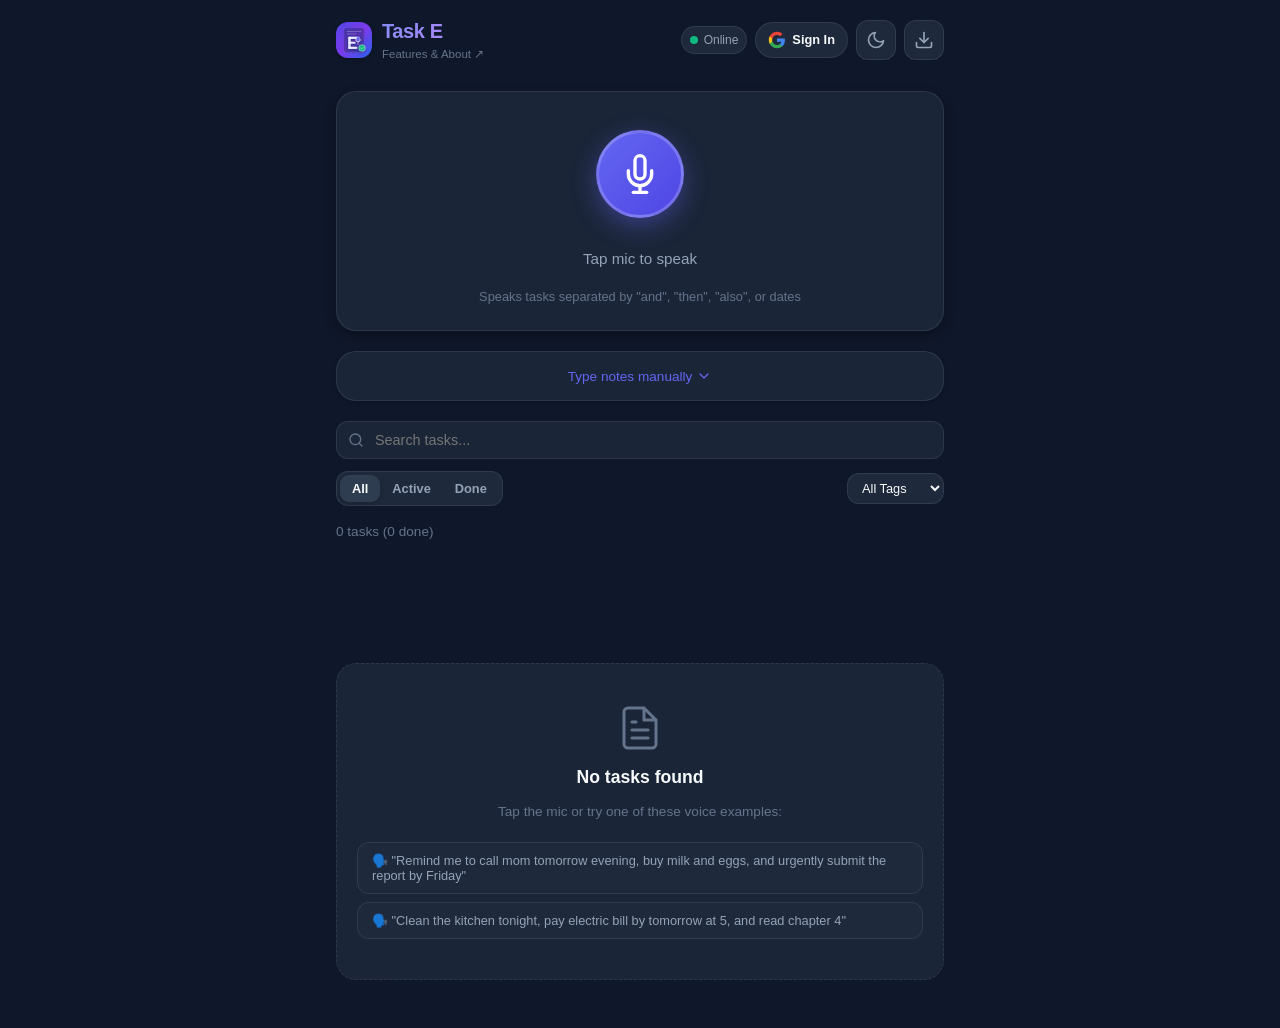
==== index.html @ 6e009829 "Initial commit: Task E - Voice-to-Task PWA with Google Auth, Landing Page & Offline Support" ====
<!DOCTYPE html>
<html lang="en" data-theme="dark">
<head>
  <meta charset="UTF-8">
  <meta name="viewport" content="width=device-width, initial-scale=1.0, maximum-scale=1.0, user-scalable=no, viewport-fit=cover">
  <meta name="theme-color" content="#4f46e5">
  <meta name="description" content="Task E - Mobile-first voice-powered to-do list that turns spoken notes into a structured task list with Google Auth">
  <meta name="apple-mobile-web-app-capable" content="yes">
  <meta name="apple-mobile-web-app-status-bar-style" content="black-translucent">
  <meta name="apple-mobile-web-app-title" content="Task E">

  <title>Task E · Voice-Powered Task Manager</title>

  <!-- PWA Manifest & Icons -->
  <link rel="manifest" href="./manifest.json">
  <link rel="icon" type="image/svg+xml" href="./icons/icon.svg">
  <link rel="apple-touch-icon" href="./icons/icon.svg">

  <link rel="stylesheet" href="./styles.css">

  <!-- Google Identity Services (GIS) Client SDK -->
  <script src="https://accounts.google.com/gsi/client" async defer></script>
</head>
<body>
  <div class="app-container">

    <!-- Top Header Navigation -->
    <header class="app-header">
      <div class="brand">
        <img src="./icons/icon.svg" alt="Task E logo" class="brand-icon">
        <div style="display: flex; flex-direction: column;">
          <h1 class="brand-title">Task E</h1>
          <a href="./landing.html" class="brand-sublink" style="font-size: 0.72rem; color: var(--text-muted); text-decoration: none;">Features &amp; About ↗</a>
        </div>
      </div>

      <div class="header-actions">
        <!-- Network Status Pill -->
        <div id="statusPill" class="status-pill" title="Network status">
          <span id="statusDot" class="status-dot"></span>
          <span id="statusText">Online</span>
        </div>

        <!-- Google User Profile / Sign-In Button -->
        <div id="authContainer" class="auth-wrapper">
          <button id="authBtn" class="btn-auth" aria-label="Sign in with Google" title="Sign in with Google">
            <svg class="google-icon" width="18" height="18" viewBox="0 0 24 24">
              <path fill="#4285F4" d="M22.56 12.25c0-.78-.07-1.53-.2-2.25H12v4.26h5.92c-.26 1.37-1.04 2.53-2.21 3.31v2.77h3.57c2.08-1.92 3.28-4.74 3.28-8.09z"/>
              <path fill="#34A853" d="M12 23c2.97 0 5.46-.98 7.28-2.66l-3.57-2.77c-.98.66-2.23 1.06-3.71 1.06-2.86 0-5.29-1.93-6.16-4.53H2.18v2.84C3.99 20.53 7.7 23 12 23z"/>
              <path fill="#FBBC05" d="M5.84 14.09c-.22-.66-.35-1.36-.35-2.09s.13-1.43.35-2.09V7.06H2.18C1.43 8.55 1 10.22 1 12s.43 3.45 1.18 4.94l2.85-2.22.81-.63z"/>
              <path fill="#EA4335" d="M12 5.38c1.62 0 3.06.56 4.21 1.64l3.15-3.15C17.45 2.09 14.97 1 12 1 7.7 1 3.99 3.47 2.18 7.06l3.66 2.84c.87-2.6 3.3-4.52 6.16-4.52z"/>
            </svg>
            <span id="authBtnText">Sign In</span>
          </button>

          <!-- User Dropdown Menu -->
          <div id="userDropdown" class="user-dropdown" style="display: none;">
            <div class="user-dropdown-header">
              <span id="userName" class="user-dropdown-name">User</span>
              <span id="userEmail" class="user-dropdown-email">user@gmail.com</span>
            </div>
            <hr style="border: 0; border-top: 1px solid var(--border-color); margin: 6px 0;">
            <button id="configGoogleBtn" class="dropdown-item">⚙️ Google OAuth Settings</button>
            <button id="signOutBtn" class="dropdown-item" style="color: var(--danger);">🚪 Sign Out</button>
          </div>
        </div>

        <!-- Theme Toggle -->
        <button id="themeToggleBtn" class="btn-icon" aria-label="Toggle theme" title="Toggle theme">
          <svg id="themeIconSun" width="20" height="20" viewBox="0 0 24 24" fill="none" stroke="currentColor" stroke-width="2" stroke-linecap="round" stroke-linejoin="round" style="display:none;">
            <circle cx="12" cy="12" r="5"></circle>
            <line x1="12" y1="1" x2="12" y2="3"></line>
            <line x1="12" y1="21" x2="12" y2="23"></line>
            <line x1="4.22" y1="4.22" x2="5.64" y2="5.64"></line>
            <line x1="18.36" y1="18.36" x2="19.78" y2="19.78"></line>
            <line x1="1" y1="12" x2="3" y2="12"></line>
            <line x1="21" y1="12" x2="23" y2="12"></line>
            <line x1="4.22" y1="19.78" x2="5.64" y2="18.36"></line>
            <line x1="18.36" y1="5.64" x2="19.78" y2="4.22"></line>
          </svg>
          <svg id="themeIconMoon" width="20" height="20" viewBox="0 0 24 24" fill="none" stroke="currentColor" stroke-width="2" stroke-linecap="round" stroke-linejoin="round">
            <path d="M21 12.79A9 9 0 1 1 11.21 3 7 7 0 0 0 21 12.79z"></path>
          </svg>
        </button>

        <!-- Export & Backup Modal Button -->
        <button id="exportModalBtn" class="btn-icon" aria-label="Export & Backup" title="Export & Backup">
          <svg width="20" height="20" viewBox="0 0 24 24" fill="none" stroke="currentColor" stroke-width="2" stroke-linecap="round" stroke-linejoin="round">
            <path d="M21 15v4a2 2 0 0 1-2 2H5a2 2 0 0 1-2-2v-4"></path>
            <polyline points="7 10 12 15 17 10"></polyline>
            <line x1="12" y1="15" x2="12" y2="3"></line>
          </svg>
        </button>
      </div>
    </header>

    <!-- Browser Speech Unsupported Banner -->
    <div id="unsupportedBanner" class="unsupported-banner" style="display: none;">
      <svg width="20" height="20" viewBox="0 0 24 24" fill="none" stroke="currentColor" stroke-width="2" stroke-linecap="round" stroke-linejoin="round">
        <circle cx="12" cy="12" r="10"></circle>
        <line x1="12" y1="8" x2="12" y2="12"></line>
        <line x1="12" y1="16" x2="12.01" y2="16"></line>
      </svg>
      <span>Web Speech API is unavailable in this browser. Use the text parser below!</span>
    </div>

    <!-- Hero Voice Section: Big Mic Button -->
    <section class="voice-hero">
      <div id="micWrapper" class="mic-btn-wrapper">
        <div class="pulse-ring"></div>
        <div class="pulse-ring"></div>
        <button id="micBtn" class="btn-mic" aria-label="Tap to record voice notes" title="Tap to record">
          <!-- Mic Idle Icon -->
          <svg id="micIconIdle" viewBox="0 0 24 24" fill="none" stroke="currentColor" stroke-width="2" stroke-linecap="round" stroke-linejoin="round">
            <path d="M12 1a3 3 0 0 0-3 3v8a3 3 0 0 0 6 0V4a3 3 0 0 0-3-3z"></path>
            <path d="M19 10v2a7 7 0 0 1-14 0v-2"></path>
            <line x1="12" y1="19" x2="12" y2="23"></line>
            <line x1="8" y1="23" x2="16" y2="23"></line>
          </svg>
          <!-- Mic Active Stop Icon -->
          <svg id="micIconStop" viewBox="0 0 24 24" fill="currentColor" stroke="none" style="display: none;">
            <rect x="6" y="6" width="12" height="12" rx="2"></rect>
          </svg>
        </button>
      </div>

      <div class="waveform">
        <div class="wave-bar"></div>
        <div class="wave-bar"></div>
        <div class="wave-bar"></div>
        <div class="wave-bar"></div>
        <div class="wave-bar"></div>
      </div>

      <p id="voiceStatus" class="voice-status-text">Tap mic to speak</p>
      <span class="voice-hint">Speaks tasks separated by "and", "then", "also", or dates</span>

      <!-- Live Transcript Card -->
      <div id="transcriptCard" class="transcript-card">
        <div class="transcript-header">
          <span>Live Transcript</span>
          <span id="listeningIndicator" style="color: var(--danger); font-size: 0.75rem;">● LISTENING</span>
        </div>
        <div class="transcript-content">
          <span id="finalTranscript"></span>
          <span id="interimTranscript" class="transcript-interim"></span>
        </div>
        <div class="transcript-actions">
          <button id="clearTranscriptBtn" class="btn btn-secondary btn-sm">Clear</button>
          <button id="parseTranscriptBtn" class="btn btn-primary btn-sm">Parse into Tasks</button>
        </div>
      </div>
    </section>

    <!-- Manual Text Input Drawer / Fallback -->
    <div class="text-input-drawer">
      <button id="drawerToggleBtn" class="drawer-toggle">
        <span id="drawerToggleText">Type notes manually</span>
        <svg id="drawerChevron" width="16" height="16" viewBox="0 0 24 24" fill="none" stroke="currentColor" stroke-width="2" stroke-linecap="round" stroke-linejoin="round">
          <polyline points="6 9 12 15 18 9"></polyline>
        </svg>
      </button>
      <div id="manualInputContainer" class="text-input-wrapper" style="display: none;">
        <textarea id="manualTextInput" placeholder="e.g. Remind me to call mom tomorrow evening, buy milk and eggs, and urgently submit the report by Friday"></textarea>
        <button id="manualParseBtn" class="btn btn-primary">
          <svg width="18" height="18" viewBox="0 0 24 24" fill="none" stroke="currentColor" stroke-width="2" stroke-linecap="round" stroke-linejoin="round">
            <polyline points="9 11 12 14 22 4"></polyline>
            <path d="M21 12v7a2 2 0 0 1-2 2H5a2 2 0 0 1-2-2V5a2 2 0 0 1 2-2h11"></path>
          </svg>
          Parse into Tasks
        </button>
      </div>
    </div>

    <!-- Tasks Section -->
    <section class="tasks-section">
      <div class="tasks-header">
        <!-- Search -->
        <div class="search-bar">
          <svg class="search-icon" width="16" height="16" viewBox="0 0 24 24" fill="none" stroke="currentColor" stroke-width="2" stroke-linecap="round" stroke-linejoin="round">
            <circle cx="11" cy="11" r="8"></circle>
            <line x1="21" y1="21" x2="16.65" y2="16.65"></line>
          </svg>
          <input type="text" id="searchInput" class="search-input" placeholder="Search tasks...">
        </div>

        <!-- Filter Controls -->
        <div class="filter-row">
          <div class="status-tabs">
            <button class="tab-btn active" data-filter="all">All</button>
            <button class="tab-btn" data-filter="active">Active</button>
            <button class="tab-btn" data-filter="completed">Done</button>
          </div>

          <select id="categoryFilter" class="category-filter-select">
            <option value="all">All Tags</option>
            <option value="work">Work</option>
            <option value="shopping">Shopping</option>
            <option value="personal">Personal</option>
            <option value="finance">Finance</option>
            <option value="home">Home</option>
            <option value="study">Study</option>
            <option value="general">General</option>
          </select>
        </div>

        <!-- Summary & Clear Completed -->
        <div class="task-summary-bar">
          <span id="taskCountText">0 tasks</span>
          <button id="clearCompletedBtn" class="clear-completed-link" style="display: none;">Clear completed</button>
        </div>
      </div>

      <!-- Task Card List Container -->
      <div id="taskList" class="task-list"></div>

      <!-- Empty State -->
      <div id="emptyState" class="empty-state" style="display: none;">
        <svg class="empty-icon" viewBox="0 0 24 24" fill="none" stroke="currentColor" stroke-width="1.5" stroke-linecap="round" stroke-linejoin="round">
          <path d="M14 2H6a2 2 0 0 0-2 2v16a2 2 0 0 0 2 2h12a2 2 0 0 0 2-2V8z"></path>
          <polyline points="14 2 14 8 20 8"></polyline>
          <line x1="16" y1="13" x2="8" y2="13"></line>
          <line x1="16" y1="17" x2="8" y2="17"></line>
          <polyline points="10 9 9 9 8 9"></polyline>
        </svg>
        <h3 class="empty-title">No tasks found</h3>
        <p class="empty-subtitle">Tap the mic or try one of these voice examples:</p>
        <div class="example-chips">
          <button class="example-chip" data-text="Remind me to call mom tomorrow evening, buy milk and eggs, and urgently submit the report by Friday">
            🗣️ "Remind me to call mom tomorrow evening, buy milk and eggs, and urgently submit the report by Friday"
          </button>
          <button class="example-chip" data-text="Clean the kitchen tonight, pay electric bill by tomorrow at 5, and read chapter 4">
            🗣️ "Clean the kitchen tonight, pay electric bill by tomorrow at 5, and read chapter 4"
          </button>
        </div>
      </div>
    </section>

  </div>

  <!-- Google Auth Modal -->
  <div id="authModal" class="modal-overlay">
    <div class="modal-card">
      <div class="modal-header">
        <h3 class="modal-title">Google Authentication</h3>
        <button id="closeAuthModalBtn" class="card-btn" aria-label="Close modal">✕</button>
      </div>
      <p style="font-size: 0.9rem; color: var(--text-secondary);">
        Sign in with Google to personalize your Task E workspace.
      </p>

      <div id="g_id_signin_container" style="display: flex; justify-content: center; margin: 10px 0;"></div>

      <div style="display: flex; flex-direction: column; gap: 10px; margin-top: 8px;">
        <button id="quickSignInBtn" class="btn btn-secondary" style="justify-content: center;">
          ⚡ Continue with Google Demo Account
        </button>
      </div>

      <div style="border-top: 1px solid var(--border-color); padding-top: 14px; margin-top: 10px;">
        <details>
          <summary style="font-size: 0.85rem; color: var(--text-muted); cursor: pointer;">
            ⚙️ Custom Google Cloud Client ID (Optional)
          </summary>
          <div class="form-group" style="margin-top: 10px;">
            <label class="form-label" for="customClientIdInput">Client ID</label>
            <input type="text" id="customClientIdInput" class="form-input" placeholder="e.g. 123456789-xyz.apps.googleusercontent.com">
            <button id="saveClientIdBtn" class="btn btn-secondary btn-sm" style="margin-top: 6px;">Save Client ID</button>
          </div>
        </details>
      </div>

      <div class="modal-actions">
        <button id="closeAuthBtn" class="btn btn-primary">Done</button>
      </div>
    </div>
  </div>

  <!-- Edit Task Modal -->
  <div id="editModal" class="modal-overlay">
    <div class="modal-card">
      <div class="modal-header">
        <h3 class="modal-title">Edit Task</h3>
        <button id="closeEditModalBtn" class="card-btn" aria-label="Close edit modal">✕</button>
      </div>
      <form id="editTaskForm">
        <input type="hidden" id="editTaskId">
        <div class="form-group">
          <label class="form-label" for="editTaskTitle">Title</label>
          <input type="text" id="editTaskTitle" class="form-input" required>
        </div>
        <div class="form-row">
          <div class="form-group">
            <label class="form-label" for="editTaskCategory">Category</label>
            <select id="editTaskCategory" class="form-select">
              <option value="work">Work</option>
              <option value="shopping">Shopping</option>
              <option value="personal">Personal</option>
              <option value="finance">Finance</option>
              <option value="home">Home</option>
              <option value="study">Study</option>
              <option value="general">General</option>
            </select>
          </div>
          <div class="form-group">
            <label class="form-label" for="editTaskPriority">Priority</label>
            <select id="editTaskPriority" class="form-select">
              <option value="high">High / Urgent</option>
              <option value="medium">Medium</option>
              <option value="low">Low</option>
            </select>
          </div>
        </div>
        <div class="form-group">
          <label class="form-label" for="editTaskDue">Due Date & Time</label>
          <input type="datetime-local" id="editTaskDue" class="form-input">
        </div>
        <div class="modal-actions">
          <button type="button" id="cancelEditBtn" class="btn btn-secondary">Cancel</button>
          <button type="submit" class="btn btn-primary">Save Changes</button>
        </div>
      </form>
    </div>
  </div>

  <!-- Export & Backup Modal -->
  <div id="exportModal" class="modal-overlay">
    <div class="modal-card">
      <div class="modal-header">
        <h3 class="modal-title">Export & Backup</h3>
        <button id="closeExportModalBtn" class="card-btn" aria-label="Close modal">✕</button>
      </div>
      <p style="font-size: 0.9rem; color: var(--text-secondary);">
        Export your tasks to JSON or plain text, or restore a backup.
      </p>
      <div style="display: flex; flex-direction: column; gap: 10px;">
        <button id="copyTextBtn" class="btn btn-secondary" style="justify-content: flex-start;">
          📋 Copy to Clipboard (Plain Text)
        </button>
        <button id="downloadTextBtn" class="btn btn-secondary" style="justify-content: flex-start;">
          📄 Download Plain Text (.txt)
        </button>
        <button id="downloadJsonBtn" class="btn btn-secondary" style="justify-content: flex-start;">
          💾 Download JSON Backup (.json)
        </button>
        <hr style="border: 0; border-top: 1px solid var(--border-color); margin: 6px 0;">
        <label class="btn btn-secondary" style="justify-content: flex-start; cursor: pointer;">
          📥 Restore from JSON File
          <input type="file" id="importFileInput" accept=".json" style="display: none;">
        </label>
      </div>
      <div class="modal-actions">
        <button id="closeExportBtn" class="btn btn-primary">Done</button>
      </div>
    </div>
  </div>

  <!-- Floating Toast Notifications -->
  <div id="toastContainer" class="toast-container"></div>

  <!-- Application Bootstrap -->
  <script type="module" src="./app.js"></script>
</body>
</html>
---- styles.css ----
/* ==========================================================================
   Task E - Mobile-First Stylesheet
   Modern, accessible design with glassmorphism, responsive touch targets,
   dark/light theme tokens, and smooth micro-interactions.
   ========================================================================== */

:root {
  --font-family: -apple-system, BlinkMacSystemFont, "Segoe UI", Roboto, "Helvetica Neue", Arial, sans-serif;

  /* Color Palette - Dark by Default */
  --bg-primary: #0f172a;
  --bg-secondary: #1e293b;
  --bg-card: rgba(30, 41, 59, 0.85);
  --bg-card-hover: rgba(51, 65, 85, 0.85);
  --border-color: rgba(148, 163, 184, 0.15);
  --border-focus: #6366f1;

  --text-primary: #f8fafc;
  --text-secondary: #94a3b8;
  --text-muted: #64748b;

  --accent-primary: #6366f1;
  --accent-primary-hover: #4f46e5;
  --accent-glow: rgba(99, 102, 241, 0.35);

  --danger: #ef4444;
  --danger-bg: rgba(239, 68, 68, 0.15);
  --warning: #f59e0b;
  --warning-bg: rgba(245, 158, 11, 0.15);
  --success: #10b981;
  --success-bg: rgba(16, 185, 129, 0.15);

  /* Category Tag Colors */
  --tag-work: #6366f1;
  --tag-work-bg: rgba(99, 102, 241, 0.15);
  --tag-shopping: #10b981;
  --tag-shopping-bg: rgba(16, 185, 129, 0.15);
  --tag-personal: #a855f7;
  --tag-personal-bg: rgba(168, 85, 247, 0.15);
  --tag-finance: #f59e0b;
  --tag-finance-bg: rgba(245, 158, 11, 0.15);
  --tag-home: #06b6d4;
  --tag-home-bg: rgba(6, 182, 212, 0.15);
  --tag-study: #ec4899;
  --tag-study-bg: rgba(236, 72, 153, 0.15);
  --tag-general: #64748b;
  --tag-general-bg: rgba(100, 116, 139, 0.15);

  /* Shadows & Radii */
  --radius-sm: 8px;
  --radius-md: 12px;
  --radius-lg: 20px;
  --radius-full: 9999px;
  --shadow-sm: 0 2px 4px rgba(0, 0, 0, 0.2);
  --shadow-md: 0 4px 12px rgba(0, 0, 0, 0.3);
  --shadow-lg: 0 10px 25px -5px rgba(0, 0, 0, 0.4);

  --safe-bottom: env(safe-area-inset-bottom, 16px);
  --safe-top: env(safe-area-inset-top, 16px);
}

/* Light Theme Override */
[data-theme="light"] {
  --bg-primary: #f8fafc;
  --bg-secondary: #f1f5f9;
  --bg-card: rgba(255, 255, 255, 0.95);
  --bg-card-hover: #ffffff;
  --border-color: rgba(203, 213, 225, 0.8);
  --border-focus: #4f46e5;

  --text-primary: #0f172a;
  --text-secondary: #475569;
  --text-muted: #94a3b8;

  --shadow-sm: 0 2px 4px rgba(15, 23, 42, 0.05);
  --shadow-md: 0 4px 12px rgba(15, 23, 42, 0.08);
  --shadow-lg: 0 10px 25px -5px rgba(15, 23, 42, 0.12);
}

*, *::before, *::after {
  box-sizing: border-box;
  margin: 0;
  padding: 0;
  -webkit-tap-highlight-color: transparent;
}

body {
  font-family: var(--font-family);
  background-color: var(--bg-primary);
  color: var(--text-primary);
  line-height: 1.5;
  min-height: 100vh;
  padding-bottom: calc(var(--safe-bottom) + 32px);
  overflow-x: hidden;
  transition: background-color 0.2s ease, color 0.2s ease;
}

.app-container {
  max-width: 640px;
  margin: 0 auto;
  padding: 16px;
  display: flex;
  flex-direction: column;
  gap: 20px;
}

/* Navigation Header */
.app-header {
  display: flex;
  align-items: center;
  justify-content: space-between;
  padding-top: var(--safe-top);
  padding-bottom: 8px;
}

.brand {
  display: flex;
  align-items: center;
  gap: 10px;
  text-decoration: none;
  color: inherit;
}

.brand-icon {
  width: 36px;
  height: 36px;
  border-radius: var(--radius-md);
  box-shadow: var(--shadow-sm);
}

.brand-title {
  font-size: 1.25rem;
  font-weight: 700;
  letter-spacing: -0.02em;
  background: linear-gradient(135deg, #818cf8 0%, #c084fc 100%);
  -webkit-background-clip: text;
  -webkit-text-fill-color: transparent;
}

.brand-sublink:hover {
  color: var(--accent-primary) !important;
  text-decoration: underline !important;
}

.header-actions {
  display: flex;
  align-items: center;
  gap: 8px;
}

/* Status Badge */
.status-pill {
  font-size: 0.75rem;
  padding: 4px 8px;
  border-radius: var(--radius-full);
  display: inline-flex;
  align-items: center;
  gap: 6px;
  background: var(--bg-secondary);
  color: var(--text-secondary);
  border: 1px solid var(--border-color);
}

.status-dot {
  width: 8px;
  height: 8px;
  border-radius: 50%;
  background-color: var(--success);
}

.status-dot.offline {
  background-color: var(--warning);
}

/* Google Auth Wrapper */
.auth-wrapper {
  position: relative;
  display: inline-flex;
}

.btn-auth {
  display: inline-flex;
  align-items: center;
  gap: 6px;
  background: var(--bg-secondary);
  color: var(--text-primary);
  border: 1px solid var(--border-color);
  padding: 6px 12px;
  border-radius: var(--radius-full);
  font-size: 0.8rem;
  font-weight: 600;
  cursor: pointer;
  transition: all 0.2s ease;
  height: 36px;
}

.btn-auth:hover {
  background: var(--bg-card-hover);
  border-color: var(--accent-primary);
}

.google-icon {
  flex-shrink: 0;
}

.user-avatar-img {
  width: 22px;
  height: 22px;
  border-radius: 50%;
  object-fit: cover;
}

.user-avatar-placeholder {
  width: 22px;
  height: 22px;
  border-radius: 50%;
  background: var(--accent-primary);
  color: #ffffff;
  display: flex;
  align-items: center;
  justify-content: center;
  font-size: 0.7rem;
  font-weight: bold;
}

.user-dropdown {
  position: absolute;
  top: calc(100% + 8px);
  right: 0;
  background: var(--bg-secondary);
  border: 1px solid var(--border-color);
  border-radius: var(--radius-md);
  box-shadow: var(--shadow-lg);
  width: 220px;
  padding: 8px;
  z-index: 150;
  display: flex;
  flex-direction: column;
  gap: 4px;
}

.user-dropdown-header {
  padding: 6px 8px;
  display: flex;
  flex-direction: column;
}

.user-dropdown-name {
  font-size: 0.85rem;
  font-weight: 600;
  color: var(--text-primary);
  word-break: break-all;
}

.user-dropdown-email {
  font-size: 0.75rem;
  color: var(--text-muted);
  word-break: break-all;
}

.dropdown-item {
  background: transparent;
  border: none;
  border-radius: var(--radius-sm);
  padding: 8px 10px;
  font-size: 0.82rem;
  color: var(--text-primary);
  text-align: left;
  cursor: pointer;
  transition: background-color 0.15s ease;
  width: 100%;
}

.dropdown-item:hover {
  background: var(--bg-card-hover);
}

.btn-icon {
  background: var(--bg-secondary);
  color: var(--text-secondary);
  border: 1px solid var(--border-color);
  width: 40px;
  height: 40px;
  border-radius: var(--radius-md);
  display: inline-flex;
  align-items: center;
  justify-content: center;
  cursor: pointer;
  transition: all 0.2s ease;
}

.btn-icon:hover {
  background: var(--bg-card-hover);
  color: var(--text-primary);
  border-color: var(--accent-primary);
}

.btn-icon:active {
  transform: scale(0.95);
}

/* Hero Voice Recording */
.voice-hero {
  background: var(--bg-card);
  backdrop-filter: blur(12px);
  border: 1px solid var(--border-color);
  border-radius: var(--radius-lg);
  padding: 24px 20px;
  text-align: center;
  box-shadow: var(--shadow-md);
  display: flex;
  flex-direction: column;
  align-items: center;
  gap: 16px;
  position: relative;
  overflow: hidden;
}

.mic-btn-wrapper {
  position: relative;
  width: 104px;
  height: 104px;
  display: flex;
  align-items: center;
  justify-content: center;
  margin: 6px 0;
}

.pulse-ring {
  position: absolute;
  width: 100%;
  height: 100%;
  border-radius: 50%;
  background: var(--accent-glow);
  opacity: 0;
  pointer-events: none;
}

.mic-btn-wrapper.listening .pulse-ring {
  animation: pulse 1.8s cubic-bezier(0.24, 0, 0.38, 1) infinite;
}

.mic-btn-wrapper.listening .pulse-ring:nth-child(2) {
  animation-delay: 0.6s;
}

.btn-mic {
  width: 88px;
  height: 88px;
  border-radius: 50%;
  background: linear-gradient(135deg, #6366f1 0%, #4f46e5 100%);
  border: 3px solid rgba(255, 255, 255, 0.2);
  color: #ffffff;
  display: flex;
  align-items: center;
  justify-content: center;
  cursor: pointer;
  box-shadow: 0 8px 24px rgba(99, 102, 241, 0.4);
  transition: all 0.25s cubic-bezier(0.4, 0, 0.2, 1);
  z-index: 2;
}

.btn-mic svg {
  width: 40px;
  height: 40px;
  transition: transform 0.2s ease;
}

.btn-mic:hover {
  transform: scale(1.05);
  box-shadow: 0 10px 28px rgba(99, 102, 241, 0.55);
}

.btn-mic:active {
  transform: scale(0.96);
}

.mic-btn-wrapper.listening .btn-mic {
  background: linear-gradient(135deg, #ef4444 0%, #dc2626 100%);
  border-color: rgba(255, 255, 255, 0.4);
  box-shadow: 0 8px 28px rgba(239, 68, 68, 0.55);
}

.voice-status-text {
  font-size: 0.95rem;
  font-weight: 500;
  color: var(--text-secondary);
}

.voice-hint {
  font-size: 0.8rem;
  color: var(--text-muted);
}

.waveform {
  display: none;
  align-items: center;
  justify-content: center;
  gap: 4px;
  height: 24px;
}

.mic-btn-wrapper.listening ~ .waveform {
  display: flex;
}

.wave-bar {
  width: 4px;
  height: 8px;
  background-color: var(--danger);
  border-radius: 2px;
  animation: wave 1s ease-in-out infinite;
}

.wave-bar:nth-child(2) { animation-delay: 0.15s; }
.wave-bar:nth-child(3) { animation-delay: 0.3s; }
.wave-bar:nth-child(4) { animation-delay: 0.45s; }
.wave-bar:nth-child(5) { animation-delay: 0.6s; }

/* Live Transcript Panel */
.transcript-card {
  width: 100%;
  background: var(--bg-secondary);
  border: 1px solid var(--border-color);
  border-radius: var(--radius-md);
  padding: 14px;
  text-align: left;
  display: none;
  flex-direction: column;
  gap: 10px;
}

.transcript-card.visible {
  display: flex;
}

.transcript-header {
  display: flex;
  align-items: center;
  justify-content: space-between;
  font-size: 0.75rem;
  text-transform: uppercase;
  letter-spacing: 0.05em;
  color: var(--text-muted);
}

.transcript-content {
  font-size: 1rem;
  color: var(--text-primary);
  min-height: 48px;
  word-break: break-word;
}

.transcript-interim {
  color: var(--text-muted);
  font-style: italic;
}

.transcript-actions {
  display: flex;
  justify-content: flex-end;
  gap: 8px;
}

/* Button styles */
.btn {
  display: inline-flex;
  align-items: center;
  justify-content: center;
  gap: 6px;
  padding: 8px 16px;
  font-size: 0.9rem;
  font-weight: 600;
  border-radius: var(--radius-md);
  cursor: pointer;
  border: none;
  transition: all 0.2s ease;
  min-height: 40px;
}

.btn-primary {
  background: var(--accent-primary);
  color: #ffffff;
}

.btn-primary:hover {
  background: var(--accent-primary-hover);
}

.btn-secondary {
  background: var(--bg-secondary);
  color: var(--text-primary);
  border: 1px solid var(--border-color);
}

.btn-secondary:hover {
  background: var(--bg-card-hover);
}

.btn-sm {
  padding: 6px 12px;
  font-size: 0.8rem;
  min-height: 32px;
}

/* Fallback Drawer */
.text-input-drawer {
  width: 100%;
  background: var(--bg-card);
  border: 1px solid var(--border-color);
  border-radius: var(--radius-lg);
  padding: 16px;
  box-shadow: var(--shadow-sm);
  display: flex;
  flex-direction: column;
  gap: 12px;
}

.drawer-toggle {
  background: none;
  border: none;
  color: var(--accent-primary);
  font-size: 0.85rem;
  font-weight: 500;
  display: inline-flex;
  align-items: center;
  gap: 4px;
  cursor: pointer;
  align-self: center;
}

.drawer-toggle:hover {
  text-decoration: underline;
}

.text-input-wrapper {
  display: flex;
  flex-direction: column;
  gap: 8px;
}

.text-input-wrapper textarea {
  width: 100%;
  min-height: 72px;
  padding: 12px;
  background: var(--bg-secondary);
  color: var(--text-primary);
  border: 1px solid var(--border-color);
  border-radius: var(--radius-md);
  font-family: inherit;
  font-size: 0.95rem;
  resize: vertical;
}

.text-input-wrapper textarea:focus {
  outline: none;
  border-color: var(--border-focus);
}

.unsupported-banner {
  background: var(--warning-bg);
  color: #fbbf24;
  border: 1px solid rgba(245, 158, 11, 0.3);
  border-radius: var(--radius-md);
  padding: 10px 14px;
  font-size: 0.85rem;
  display: flex;
  align-items: center;
  gap: 8px;
}

/* Task Management Section */
.tasks-header {
  display: flex;
  flex-direction: column;
  gap: 12px;
}

.search-bar {
  position: relative;
  width: 100%;
}

.search-input {
  width: 100%;
  padding: 10px 14px 10px 38px;
  background: var(--bg-card);
  border: 1px solid var(--border-color);
  border-radius: var(--radius-md);
  color: var(--text-primary);
  font-size: 0.9rem;
}

.search-input:focus {
  outline: none;
  border-color: var(--border-focus);
}

.search-icon {
  position: absolute;
  left: 12px;
  top: 50%;
  transform: translateY(-50%);
  color: var(--text-muted);
  pointer-events: none;
}

.filter-row {
  display: flex;
  align-items: center;
  justify-content: space-between;
  gap: 8px;
  overflow-x: auto;
  padding-bottom: 4px;
  scrollbar-width: none;
}
.filter-row::-webkit-scrollbar { display: none; }

.status-tabs {
  display: flex;
  background: var(--bg-secondary);
  padding: 3px;
  border-radius: var(--radius-md);
  border: 1px solid var(--border-color);
}

.tab-btn {
  background: none;
  border: none;
  color: var(--text-secondary);
  padding: 6px 12px;
  font-size: 0.8rem;
  font-weight: 600;
  border-radius: calc(var(--radius-md) - 3px);
  cursor: pointer;
  transition: all 0.2s ease;
  white-space: nowrap;
}

.tab-btn.active {
  background: var(--bg-card-hover);
  color: var(--text-primary);
  box-shadow: var(--shadow-sm);
}

.category-filter-select {
  background: var(--bg-secondary);
  color: var(--text-primary);
  border: 1px solid var(--border-color);
  border-radius: var(--radius-md);
  padding: 6px 10px;
  font-size: 0.8rem;
  font-weight: 500;
  cursor: pointer;
}

.category-filter-select:focus {
  outline: none;
  border-color: var(--border-focus);
}

.task-summary-bar {
  display: flex;
  align-items: center;
  justify-content: space-between;
  font-size: 0.85rem;
  color: var(--text-muted);
}

.clear-completed-link {
  color: var(--text-secondary);
  background: none;
  border: none;
  cursor: pointer;
  font-size: 0.8rem;
  text-decoration: underline;
}

.clear-completed-link:hover {
  color: var(--danger);
}

.task-list {
  display: flex;
  flex-direction: column;
  gap: 10px;
  min-height: 120px;
}

/* Task Card Component */
.task-card {
  background: var(--bg-card);
  backdrop-filter: blur(8px);
  border: 1px solid var(--border-color);
  border-radius: var(--radius-md);
  padding: 14px;
  display: flex;
  align-items: flex-start;
  gap: 12px;
  box-shadow: var(--shadow-sm);
  transition: transform 0.15s ease, box-shadow 0.15s ease, opacity 0.2s ease;
  position: relative;
  touch-action: pan-y;
}

.task-card:hover {
  background: var(--bg-card-hover);
  border-color: rgba(148, 163, 184, 0.3);
}

.task-card.dragging {
  opacity: 0.4;
  border-style: dashed;
}

.task-card.completed {
  opacity: 0.65;
}

.task-card.completed .task-title {
  text-decoration: line-through;
  color: var(--text-muted);
}

.task-check-wrapper {
  margin-top: 2px;
  position: relative;
  cursor: pointer;
  flex-shrink: 0;
}

.task-checkbox {
  appearance: none;
  -webkit-appearance: none;
  width: 22px;
  height: 22px;
  border: 2px solid var(--border-color);
  border-radius: 6px;
  background: transparent;
  cursor: pointer;
  display: grid;
  place-content: center;
  transition: all 0.2s ease;
}

.task-checkbox:checked {
  background: var(--success);
  border-color: var(--success);
}

.task-checkbox:checked::before {
  content: "";
  width: 10px;
  height: 6px;
  border-left: 2px solid #ffffff;
  border-bottom: 2px solid #ffffff;
  transform: rotate(-45deg) translate(1px, -1px);
}

.task-body {
  flex: 1;
  display: flex;
  flex-direction: column;
  gap: 6px;
  min-width: 0;
}

.task-title {
  font-size: 0.95rem;
  font-weight: 500;
  color: var(--text-primary);
  word-break: break-word;
  line-height: 1.4;
  cursor: pointer;
}

.task-badges {
  display: flex;
  flex-wrap: wrap;
  align-items: center;
  gap: 6px;
}

/* Badges */
.badge {
  font-size: 0.72rem;
  font-weight: 600;
  padding: 2px 8px;
  border-radius: var(--radius-full);
  display: inline-flex;
  align-items: center;
  gap: 4px;
  text-transform: capitalize;
}

.badge-tag-work { background: var(--tag-work-bg); color: var(--tag-work); }
.badge-tag-shopping { background: var(--tag-shopping-bg); color: var(--tag-shopping); }
.badge-tag-personal { background: var(--tag-personal-bg); color: var(--tag-personal); }
.badge-tag-finance { background: var(--tag-finance-bg); color: var(--tag-finance); }
.badge-tag-home { background: var(--tag-home-bg); color: var(--tag-home); }
.badge-tag-study { background: var(--tag-study-bg); color: var(--tag-study); }
.badge-tag-general { background: var(--tag-general-bg); color: var(--tag-general); }

.badge-priority-high {
  background: var(--danger-bg);
  color: var(--danger);
  border: 1px solid rgba(239, 68, 68, 0.3);
}

.badge-priority-low {
  background: rgba(100, 116, 139, 0.15);
  color: var(--text-muted);
}

.badge-due {
  background: var(--bg-secondary);
  color: var(--text-secondary);
  border: 1px solid var(--border-color);
}

.badge-due.today {
  color: var(--warning);
  border-color: rgba(245, 158, 11, 0.4);
}

.task-actions {
  display: flex;
  align-items: center;
  gap: 2px;
  flex-shrink: 0;
}

.card-btn {
  background: transparent;
  border: none;
  color: var(--text-muted);
  width: 32px;
  height: 32px;
  border-radius: var(--radius-sm);
  display: inline-flex;
  align-items: center;
  justify-content: center;
  cursor: pointer;
  transition: all 0.15s ease;
}

.card-btn:hover {
  background: var(--bg-secondary);
  color: var(--text-primary);
}

.card-btn.delete-btn:hover {
  color: var(--danger);
  background: var(--danger-bg);
}

.reorder-controls {
  display: flex;
  flex-direction: column;
  gap: 2px;
}

.reorder-btn {
  background: transparent;
  border: none;
  color: var(--text-muted);
  width: 24px;
  height: 18px;
  display: flex;
  align-items: center;
  justify-content: center;
  cursor: pointer;
}

.reorder-btn:hover {
  color: var(--text-primary);
}

/* Empty State */
.empty-state {
  text-align: center;
  padding: 40px 20px;
  background: var(--bg-card);
  border: 1px dashed var(--border-color);
  border-radius: var(--radius-lg);
  display: flex;
  flex-direction: column;
  align-items: center;
  gap: 12px;
}

.empty-icon {
  width: 48px;
  height: 48px;
  color: var(--text-muted);
}

.empty-title {
  font-size: 1.1rem;
  font-weight: 600;
  color: var(--text-primary);
}

.empty-subtitle {
  font-size: 0.85rem;
  color: var(--text-muted);
  max-width: 320px;
}

.example-chips {
  display: flex;
  flex-direction: column;
  gap: 8px;
  width: 100%;
  margin-top: 8px;
}

.example-chip {
  background: var(--bg-secondary);
  border: 1px solid var(--border-color);
  border-radius: var(--radius-md);
  padding: 10px 14px;
  font-size: 0.8rem;
  color: var(--text-secondary);
  text-align: left;
  cursor: pointer;
  transition: all 0.2s ease;
}

.example-chip:hover {
  border-color: var(--accent-primary);
  color: var(--text-primary);
  background: var(--bg-card-hover);
}

/* Modals */
.modal-overlay {
  position: fixed;
  inset: 0;
  background: rgba(0, 0, 0, 0.65);
  backdrop-filter: blur(4px);
  display: none;
  align-items: center;
  justify-content: center;
  padding: 16px;
  z-index: 100;
}

.modal-overlay.open {
  display: flex;
}

.modal-card {
  background: var(--bg-secondary);
  border: 1px solid var(--border-color);
  border-radius: var(--radius-lg);
  width: 100%;
  max-width: 480px;
  padding: 24px;
  box-shadow: var(--shadow-lg);
  display: flex;
  flex-direction: column;
  gap: 16px;
}

.modal-header {
  display: flex;
  align-items: center;
  justify-content: space-between;
}

.modal-title {
  font-size: 1.2rem;
  font-weight: 700;
}

.form-group {
  display: flex;
  flex-direction: column;
  gap: 6px;
}

.form-label {
  font-size: 0.8rem;
  font-weight: 600;
  color: var(--text-secondary);
  text-transform: uppercase;
  letter-spacing: 0.05em;
}

.form-input, .form-select {
  width: 100%;
  padding: 10px 12px;
  background: var(--bg-primary);
  border: 1px solid var(--border-color);
  border-radius: var(--radius-md);
  color: var(--text-primary);
  font-size: 0.95rem;
}

.form-input:focus, .form-select:focus {
  outline: none;
  border-color: var(--border-focus);
}

.form-row {
  display: grid;
  grid-template-columns: 1fr 1fr;
  gap: 12px;
}

.modal-actions {
  display: flex;
  justify-content: flex-end;
  gap: 10px;
  margin-top: 8px;
}

/* Toast Notifications */
.toast-container {
  position: fixed;
  bottom: calc(var(--safe-bottom) + 16px);
  left: 50%;
  transform: translateX(-50%);
  display: flex;
  flex-direction: column;
  gap: 8px;
  z-index: 200;
  pointer-events: none;
  width: 90%;
  max-width: 400px;
}

.toast {
  background: var(--bg-secondary);
  color: var(--text-primary);
  border: 1px solid var(--border-color);
  border-radius: var(--radius-md);
  padding: 12px 16px;
  box-shadow: var(--shadow-lg);
  font-size: 0.9rem;
  display: flex;
  align-items: center;
  justify-content: space-between;
  gap: 12px;
  pointer-events: auto;
  animation: slideUp 0.25s ease-out;
}

.toast-btn {
  background: none;
  border: none;
  color: var(--accent-primary);
  font-weight: 700;
  cursor: pointer;
}

@keyframes pulse {
  0% { transform: scale(0.9); opacity: 0.8; }
  50% { transform: scale(1.4); opacity: 0.3; }
  100% { transform: scale(1.7); opacity: 0; }
}

@keyframes wave {
  0%, 100% { height: 6px; }
  50% { height: 22px; }
}

@keyframes slideUp {
  from { transform: translateY(20px); opacity: 0; }
  to { transform: translateY(0); opacity: 1; }
}

@media (max-width: 480px) {
  .app-container {
    padding: 12px;
  }
  .form-row {
    grid-template-columns: 1fr;
  }
}
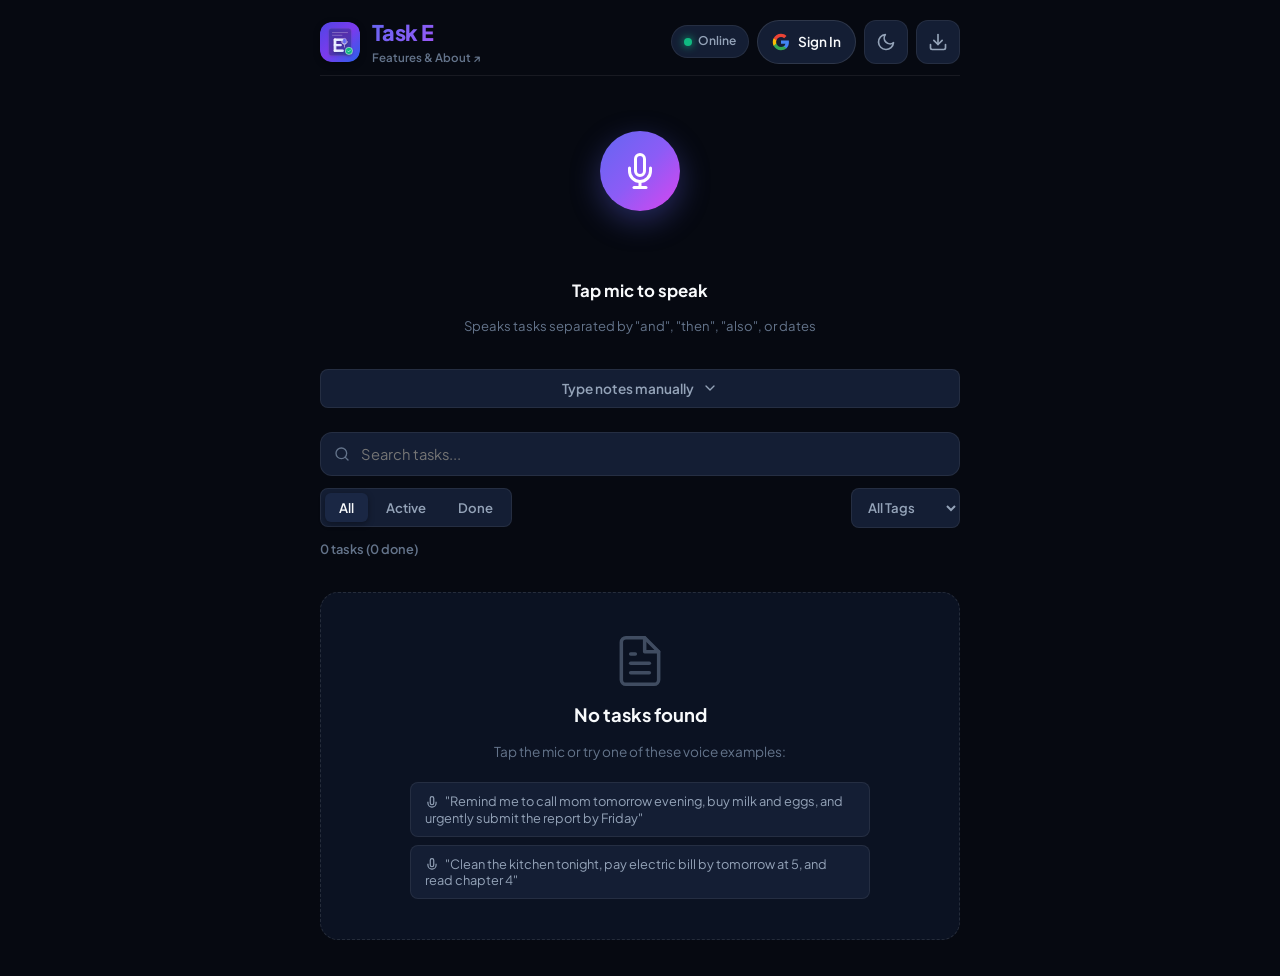
==== commit 9f54b284: "feat(ui): complete redesign with UI/UX Pro Max design intelligence - Complete redesign of landing pa" ====
--- a/index.html
+++ b/index.html
@@ -60,8 +60,21 @@
               <span id="userEmail" class="user-dropdown-email">user@gmail.com</span>
             </div>
             <hr style="border: 0; border-top: 1px solid var(--border-color); margin: 6px 0;">
-            <button id="configGoogleBtn" class="dropdown-item">⚙️ Google OAuth Settings</button>
-            <button id="signOutBtn" class="dropdown-item" style="color: var(--danger);">🚪 Sign Out</button>
+            <button id="configGoogleBtn" class="dropdown-item">
+              <svg width="15" height="15" viewBox="0 0 24 24" fill="none" stroke="currentColor" stroke-width="2" stroke-linecap="round" stroke-linejoin="round">
+                <circle cx="12" cy="12" r="3"></circle>
+                <path d="M19.4 15a1.65 1.65 0 0 0 .33 1.82l.06.06a2 2 0 0 1 0 2.83 2 2 0 0 1-2.83 0l-.06-.06a1.65 1.65 0 0 0-1.82-.33 1.65 1.65 0 0 0-1 1.51V21a2 2 0 0 1-2 2 2 2 0 0 1-2-2v-.09A1.65 1.65 0 0 0 9 19.4a1.65 1.65 0 0 0-1.82.33l-.06.06a2 2 0 0 1-2.83 0 2 2 0 0 1 0-2.83l.06-.06a1.65 1.65 0 0 0 .33-1.82 1.65 1.65 0 0 0-1.51-1H3a2 2 0 0 1-2-2 2 2 0 0 1 2-2h.09A1.65 1.65 0 0 0 4.6 9a1.65 1.65 0 0 0-.33-1.82l-.06-.06a2 2 0 0 1 0-2.83 2 2 0 0 1 2.83 0l.06.06a1.65 1.65 0 0 0 1.82.33H9a1.65 1.65 0 0 0 1-1.51V3a2 2 0 0 1 2-2 2 2 0 0 1 2 2v.09a1.65 1.65 0 0 0 1 1.51 1.65 1.65 0 0 0 1.82-.33l.06-.06a2 2 0 0 1 2.83 0 2 2 0 0 1 0 2.83l-.06.06a1.65 1.65 0 0 0-.33 1.82V9a1.65 1.65 0 0 0 1.51 1H21a2 2 0 0 1 2 2 2 2 0 0 1-2 2h-.09a1.65 1.65 0 0 0-1.51 1z"></path>
+              </svg>
+              <span>Google OAuth Settings</span>
+            </button>
+            <button id="signOutBtn" class="dropdown-item" style="color: var(--danger);">
+              <svg width="15" height="15" viewBox="0 0 24 24" fill="none" stroke="currentColor" stroke-width="2" stroke-linecap="round" stroke-linejoin="round">
+                <path d="M9 21H5a2 2 0 0 1-2-2V5a2 2 0 0 1 2-2h4"></path>
+                <polyline points="16 17 21 12 16 7"></polyline>
+                <line x1="21" y1="12" x2="9" y2="12"></line>
+              </svg>
+              <span>Sign Out</span>
+            </button>
           </div>
         </div>
 
@@ -227,10 +240,12 @@
         <p class="empty-subtitle">Tap the mic or try one of these voice examples:</p>
         <div class="example-chips">
           <button class="example-chip" data-text="Remind me to call mom tomorrow evening, buy milk and eggs, and urgently submit the report by Friday">
-            🗣️ "Remind me to call mom tomorrow evening, buy milk and eggs, and urgently submit the report by Friday"
+            <svg width="14" height="14" viewBox="0 0 24 24" fill="none" stroke="currentColor" stroke-width="2" style="display:inline-block; vertical-align:middle; margin-right:4px;"><path d="M12 1a3 3 0 0 0-3 3v8a3 3 0 0 0 6 0V4a3 3 0 0 0-3-3z"/><path d="M19 10v2a7 7 0 0 1-14 0v-2"/></svg>
+            <span>"Remind me to call mom tomorrow evening, buy milk and eggs, and urgently submit the report by Friday"</span>
           </button>
           <button class="example-chip" data-text="Clean the kitchen tonight, pay electric bill by tomorrow at 5, and read chapter 4">
-            🗣️ "Clean the kitchen tonight, pay electric bill by tomorrow at 5, and read chapter 4"
+            <svg width="14" height="14" viewBox="0 0 24 24" fill="none" stroke="currentColor" stroke-width="2" style="display:inline-block; vertical-align:middle; margin-right:4px;"><path d="M12 1a3 3 0 0 0-3 3v8a3 3 0 0 0 6 0V4a3 3 0 0 0-3-3z"/><path d="M19 10v2a7 7 0 0 1-14 0v-2"/></svg>
+            <span>"Clean the kitchen tonight, pay electric bill by tomorrow at 5, and read chapter 4"</span>
           </button>
         </div>
       </div>
@@ -253,14 +268,18 @@
 
       <div style="display: flex; flex-direction: column; gap: 10px; margin-top: 8px;">
         <button id="quickSignInBtn" class="btn btn-secondary" style="justify-content: center;">
-          ⚡ Continue with Google Demo Account
+          <svg width="16" height="16" viewBox="0 0 24 24" fill="none" stroke="currentColor" stroke-width="2" stroke-linecap="round" stroke-linejoin="round">
+            <polygon points="13 2 3 14 12 14 11 22 21 10 12 10 13 2"></polygon>
+          </svg>
+          <span>Continue with Google Demo Account</span>
         </button>
       </div>
 
       <div style="border-top: 1px solid var(--border-color); padding-top: 14px; margin-top: 10px;">
         <details>
-          <summary style="font-size: 0.85rem; color: var(--text-muted); cursor: pointer;">
-            ⚙️ Custom Google Cloud Client ID (Optional)
+          <summary style="font-size: 0.85rem; color: var(--text-muted); cursor: pointer; display: flex; align-items: center; gap: 6px;">
+            <svg width="14" height="14" viewBox="0 0 24 24" fill="none" stroke="currentColor" stroke-width="2"><circle cx="12" cy="12" r="3"/><path d="M19.4 15a1.65 1.65 0 0 0 .33 1.82l.06.06a2 2 0 0 1 0 2.83 2 2 0 0 1-2.83 0l-.06-.06a1.65 1.65 0 0 0-1.82-.33 1.65 1.65 0 0 0-1 1.51V21a2 2 0 0 1-2 2 2 2 0 0 1-2-2v-.09A1.65 1.65 0 0 0 9 19.4a1.65 1.65 0 0 0-1.82.33l-.06.06a2 2 0 0 1-2.83 0 2 2 0 0 1 0-2.83l.06-.06a1.65 1.65 0 0 0 .33-1.82 1.65 1.65 0 0 0-1.51-1H3a2 2 0 0 1-2-2 2 2 0 0 1 2-2h.09A1.65 1.65 0 0 0 4.6 9a1.65 1.65 0 0 0-.33-1.82l-.06-.06a2 2 0 0 1 0-2.83 2 2 0 0 1 2.83 0l.06.06a1.65 1.65 0 0 0 1.82.33H9a1.65 1.65 0 0 0 1-1.51V3a2 2 0 0 1 2-2 2 2 0 0 1 2 2v.09a1.65 1.65 0 0 0 1 1.51 1.65 1.65 0 0 0 1.82-.33l.06-.06a2 2 0 0 1 2.83 0 2 2 0 0 1 0 2.83l-.06.06a1.65 1.65 0 0 0-.33 1.82V9a1.65 1.65 0 0 0 1.51 1H21a2 2 0 0 1 2 2 2 2 0 0 1-2 2h-.09a1.65 1.65 0 0 0-1.51 1z"/></svg>
+            <span>Custom Google Cloud Client ID (Optional)</span>
           </summary>
           <div class="form-group" style="margin-top: 10px;">
             <label class="form-label" for="customClientIdInput">Client ID</label>
@@ -335,17 +354,37 @@
       </p>
       <div style="display: flex; flex-direction: column; gap: 10px;">
         <button id="copyTextBtn" class="btn btn-secondary" style="justify-content: flex-start;">
-          📋 Copy to Clipboard (Plain Text)
+          <svg width="16" height="16" viewBox="0 0 24 24" fill="none" stroke="currentColor" stroke-width="2" stroke-linecap="round" stroke-linejoin="round">
+            <rect x="9" y="9" width="13" height="13" rx="2" ry="2"></rect>
+            <path d="M5 15H4a2 2 0 0 1-2-2V4a2 2 0 0 1 2-2h9a2 2 0 0 1 2 2v1"></path>
+          </svg>
+          <span>Copy to Clipboard (Plain Text)</span>
         </button>
         <button id="downloadTextBtn" class="btn btn-secondary" style="justify-content: flex-start;">
-          📄 Download Plain Text (.txt)
+          <svg width="16" height="16" viewBox="0 0 24 24" fill="none" stroke="currentColor" stroke-width="2" stroke-linecap="round" stroke-linejoin="round">
+            <path d="M14 2H6a2 2 0 0 0-2 2v16a2 2 0 0 0 2 2h12a2 2 0 0 0 2-2V8z"></path>
+            <polyline points="14 2 14 8 20 8"></polyline>
+            <line x1="16" y1="13" x2="8" y2="13"></line>
+            <line x1="16" y1="17" x2="8" y2="17"></line>
+          </svg>
+          <span>Download Plain Text (.txt)</span>
         </button>
         <button id="downloadJsonBtn" class="btn btn-secondary" style="justify-content: flex-start;">
-          💾 Download JSON Backup (.json)
+          <svg width="16" height="16" viewBox="0 0 24 24" fill="none" stroke="currentColor" stroke-width="2" stroke-linecap="round" stroke-linejoin="round">
+            <path d="M21 15v4a2 2 0 0 1-2 2H5a2 2 0 0 1-2-2v-4"></path>
+            <polyline points="7 10 12 15 17 10"></polyline>
+            <line x1="12" y1="15" x2="12" y2="3"></line>
+          </svg>
+          <span>Download JSON Backup (.json)</span>
         </button>
         <hr style="border: 0; border-top: 1px solid var(--border-color); margin: 6px 0;">
         <label class="btn btn-secondary" style="justify-content: flex-start; cursor: pointer;">
-          📥 Restore from JSON File
+          <svg width="16" height="16" viewBox="0 0 24 24" fill="none" stroke="currentColor" stroke-width="2" stroke-linecap="round" stroke-linejoin="round">
+            <path d="M21 15v4a2 2 0 0 1-2 2H5a2 2 0 0 1-2-2v-4"></path>
+            <polyline points="17 8 12 3 7 8"></polyline>
+            <line x1="12" y1="3" x2="12" y2="15"></line>
+          </svg>
+          <span>Restore from JSON File</span>
           <input type="file" id="importFileInput" accept=".json" style="display: none;">
         </label>
       </div>
--- a/styles.css
+++ b/styles.css
@@ -1,82 +1,157 @@
 /* ==========================================================================
-   Task E - Mobile-First Stylesheet
-   Modern, accessible design with glassmorphism, responsive touch targets,
-   dark/light theme tokens, and smooth micro-interactions.
+   Task E - Master Design System Stylesheet
+   Designed with UI/UX Pro Max Intelligence:
+   - Typography: Plus Jakarta Sans + JetBrains Mono
+   - Spatial Grid: 8px Rhythm System
+   - Accessibility: WCAG 2.2 AA (>=4.5:1 contrast, 44px+ touch targets, focus rings)
+   - Visual Style: Neo-Glassmorphism, OLED Obsidian Dark & Pure Luminous Light
+   - Performance: Zero CLS, hardware-accelerated transforms, prefers-reduced-motion
    ========================================================================== */
 
+@import url('https://fonts.googleapis.com/css2?family=Plus+Jakarta+Sans:wght@300;400;500;600;700;800&family=JetBrains+Mono:wght@400;500;600&display=swap');
+
 :root {
-  --font-family: -apple-system, BlinkMacSystemFont, "Segoe UI", Roboto, "Helvetica Neue", Arial, sans-serif;
-
-  /* Color Palette - Dark by Default */
-  --bg-primary: #0f172a;
-  --bg-secondary: #1e293b;
-  --bg-card: rgba(30, 41, 59, 0.85);
-  --bg-card-hover: rgba(51, 65, 85, 0.85);
-  --border-color: rgba(148, 163, 184, 0.15);
-  --border-focus: #6366f1;
+  --font-family: 'Plus Jakarta Sans', -apple-system, BlinkMacSystemFont, 'Segoe UI', Roboto, sans-serif;
+  --font-mono: 'JetBrains Mono', ui-monospace, SFMono-Regular, Menlo, monospace;
+
+  /* 8px Spatial Rhythm Tokens */
+  --space-3xs: 2px;
+  --space-2xs: 4px;
+  --space-xs: 8px;
+  --space-sm: 12px;
+  --space-md: 16px;
+  --space-lg: 24px;
+  --space-xl: 32px;
+  --space-2xl: 48px;
+  --space-3xl: 64px;
+  --space-4xl: 96px;
+
+  /* Radius Tokens */
+  --radius-xs: 6px;
+  --radius-sm: 8px;
+  --radius-md: 12px;
+  --radius-lg: 18px;
+  --radius-xl: 24px;
+  --radius-full: 9999px;
+
+  /* Transitions & Animation Easing */
+  --transition-fast: 150ms cubic-bezier(0.16, 1, 0.3, 1);
+  --transition-normal: 240ms cubic-bezier(0.16, 1, 0.3, 1);
+  --transition-smooth: 350ms cubic-bezier(0.16, 1, 0.3, 1);
+  --transition-spring: 500ms cubic-bezier(0.34, 1.56, 0.64, 1);
+
+  /* Safe Area Insets for Mobile PWA */
+  --safe-top: env(safe-area-inset-top, 16px);
+  --safe-bottom: env(safe-area-inset-bottom, 16px);
+  --safe-left: env(safe-area-inset-left, 0px);
+  --safe-right: env(safe-area-inset-right, 0px);
+
+  /* Category Tag Colors */
+  --tag-work: #6366f1;
+  --tag-work-bg: rgba(99, 102, 241, 0.14);
+  --tag-shopping: #10b981;
+  --tag-shopping-bg: rgba(16, 185, 129, 0.14);
+  --tag-personal: #a855f7;
+  --tag-personal-bg: rgba(168, 85, 247, 0.14);
+  --tag-finance: #f59e0b;
+  --tag-finance-bg: rgba(245, 158, 11, 0.14);
+  --tag-home: #06b6d4;
+  --tag-home-bg: rgba(6, 182, 212, 0.14);
+  --tag-study: #ec4899;
+  --tag-study-bg: rgba(236, 72, 153, 0.14);
+  --tag-general: #64748b;
+  --tag-general-bg: rgba(100, 116, 139, 0.14);
+}
+
+/* ==========================================================================
+   Dark Theme (Default: Obsidian OLED Studio)
+   ========================================================================== */
+:root, [data-theme="dark"] {
+  --bg-canvas: #060911;
+  --bg-primary: #0a0f1d;
+  --bg-secondary: #0f172a;
+  --bg-surface: #141e34;
+  --bg-surface-elevated: #1a2744;
+  --bg-card: rgba(15, 23, 42, 0.72);
+  --bg-card-hover: rgba(26, 39, 68, 0.85);
+  --bg-glass: rgba(10, 15, 29, 0.82);
+
+  --border-subtle: rgba(255, 255, 255, 0.07);
+  --border-card: rgba(255, 255, 255, 0.11);
+  --border-card-hover: rgba(99, 102, 241, 0.45);
+  --border-focus: #818cf8;
 
   --text-primary: #f8fafc;
   --text-secondary: #94a3b8;
   --text-muted: #64748b;
+  --text-on-accent: #ffffff;
 
   --accent-primary: #6366f1;
   --accent-primary-hover: #4f46e5;
+  --accent-light: #818cf8;
+  --accent-gradient: linear-gradient(135deg, #6366f1 0%, #8b5cf6 50%, #d946ef 100%);
   --accent-glow: rgba(99, 102, 241, 0.35);
 
-  --danger: #ef4444;
-  --danger-bg: rgba(239, 68, 68, 0.15);
+  --danger: #f43f5e;
+  --danger-bg: rgba(244, 63, 94, 0.14);
   --warning: #f59e0b;
-  --warning-bg: rgba(245, 158, 11, 0.15);
+  --warning-bg: rgba(245, 158, 11, 0.14);
   --success: #10b981;
-  --success-bg: rgba(16, 185, 129, 0.15);
-
-  /* Category Tag Colors */
-  --tag-work: #6366f1;
-  --tag-work-bg: rgba(99, 102, 241, 0.15);
-  --tag-shopping: #10b981;
-  --tag-shopping-bg: rgba(16, 185, 129, 0.15);
-  --tag-personal: #a855f7;
-  --tag-personal-bg: rgba(168, 85, 247, 0.15);
-  --tag-finance: #f59e0b;
-  --tag-finance-bg: rgba(245, 158, 11, 0.15);
-  --tag-home: #06b6d4;
-  --tag-home-bg: rgba(6, 182, 212, 0.15);
-  --tag-study: #ec4899;
-  --tag-study-bg: rgba(236, 72, 153, 0.15);
-  --tag-general: #64748b;
-  --tag-general-bg: rgba(100, 116, 139, 0.15);
-
-  /* Shadows & Radii */
-  --radius-sm: 8px;
-  --radius-md: 12px;
-  --radius-lg: 20px;
-  --radius-full: 9999px;
-  --shadow-sm: 0 2px 4px rgba(0, 0, 0, 0.2);
-  --shadow-md: 0 4px 12px rgba(0, 0, 0, 0.3);
-  --shadow-lg: 0 10px 25px -5px rgba(0, 0, 0, 0.4);
-
-  --safe-bottom: env(safe-area-inset-bottom, 16px);
-  --safe-top: env(safe-area-inset-top, 16px);
-}
-
-/* Light Theme Override */
+  --success-bg: rgba(16, 185, 129, 0.14);
+
+  --shadow-sm: 0 2px 6px rgba(0, 0, 0, 0.35);
+  --shadow-md: 0 8px 20px -4px rgba(0, 0, 0, 0.45);
+  --shadow-lg: 0 16px 36px -6px rgba(0, 0, 0, 0.6);
+  --shadow-xl: 0 24px 50px -12px rgba(0, 0, 0, 0.75);
+  --shadow-glow: 0 0 35px rgba(99, 102, 241, 0.25);
+}
+
+/* ==========================================================================
+   Light Theme (Luminous Studio Slate)
+   ========================================================================== */
 [data-theme="light"] {
+  --bg-canvas: #f1f5f9;
   --bg-primary: #f8fafc;
-  --bg-secondary: #f1f5f9;
-  --bg-card: rgba(255, 255, 255, 0.95);
+  --bg-secondary: #ffffff;
+  --bg-surface: #e2e8f0;
+  --bg-surface-elevated: #ffffff;
+  --bg-card: rgba(255, 255, 255, 0.9);
   --bg-card-hover: #ffffff;
-  --border-color: rgba(203, 213, 225, 0.8);
+  --bg-glass: rgba(255, 255, 255, 0.85);
+
+  --border-subtle: rgba(15, 23, 42, 0.08);
+  --border-card: rgba(15, 23, 42, 0.12);
+  --border-card-hover: rgba(79, 70, 229, 0.4);
   --border-focus: #4f46e5;
 
   --text-primary: #0f172a;
   --text-secondary: #475569;
-  --text-muted: #94a3b8;
-
-  --shadow-sm: 0 2px 4px rgba(15, 23, 42, 0.05);
-  --shadow-md: 0 4px 12px rgba(15, 23, 42, 0.08);
-  --shadow-lg: 0 10px 25px -5px rgba(15, 23, 42, 0.12);
-}
-
+  --text-muted: #64748b;
+  --text-on-accent: #ffffff;
+
+  --accent-primary: #4f46e5;
+  --accent-primary-hover: #4338ca;
+  --accent-light: #6366f1;
+  --accent-gradient: linear-gradient(135deg, #4f46e5 0%, #7c3aed 50%, #c026d3 100%);
+  --accent-glow: rgba(79, 70, 229, 0.25);
+
+  --danger: #e11d48;
+  --danger-bg: rgba(225, 29, 72, 0.12);
+  --warning: #d97706;
+  --warning-bg: rgba(217, 119, 6, 0.12);
+  --success: #059669;
+  --success-bg: rgba(5, 150, 105, 0.12);
+
+  --shadow-sm: 0 2px 6px rgba(15, 23, 42, 0.05);
+  --shadow-md: 0 8px 20px -4px rgba(15, 23, 42, 0.08);
+  --shadow-lg: 0 16px 36px -6px rgba(15, 23, 42, 0.12);
+  --shadow-xl: 0 24px 50px -12px rgba(15, 23, 42, 0.16);
+  --shadow-glow: 0 0 35px rgba(79, 70, 229, 0.18);
+}
+
+/* ==========================================================================
+   CSS Reset & Base Typography
+   ========================================================================== */
 *, *::before, *::after {
   box-sizing: border-box;
   margin: 0;
@@ -84,81 +159,128 @@
   -webkit-tap-highlight-color: transparent;
 }
 
+html {
+  font-size: 16px;
+  scroll-behavior: smooth;
+  text-size-adjust: 100%;
+}
+
 body {
   font-family: var(--font-family);
-  background-color: var(--bg-primary);
-  color: var(--text-primary);
-  line-height: 1.5;
+  background-color: var(--bg-canvas);
+  color: var(--text-primary);
+  line-height: 1.55;
   min-height: 100vh;
-  padding-bottom: calc(var(--safe-bottom) + 32px);
+  min-height: 100dvh;
   overflow-x: hidden;
-  transition: background-color 0.2s ease, color 0.2s ease;
-}
-
+  -webkit-font-smoothing: antialiased;
+  -moz-osx-font-smoothing: grayscale;
+  transition: background-color var(--transition-normal), color var(--transition-normal);
+}
+
+/* Accessible Focus Outlines */
+:focus-visible {
+  outline: 2px solid var(--accent-light);
+  outline-offset: 3px;
+}
+
+button, input, select, textarea {
+  font-family: inherit;
+  font-size: inherit;
+  color: inherit;
+}
+
+button {
+  cursor: pointer;
+  border: none;
+  background: none;
+}
+
+a {
+  color: inherit;
+  text-decoration: none;
+}
+
+/* ==========================================================================
+   App Container & Header (Web App UI)
+   ========================================================================== */
 .app-container {
-  max-width: 640px;
+  max-width: 680px;
   margin: 0 auto;
-  padding: 16px;
-  display: flex;
-  flex-direction: column;
-  gap: 20px;
-}
-
-/* Navigation Header */
+  padding: 16px 20px calc(var(--safe-bottom) + 36px);
+  display: flex;
+  flex-direction: column;
+  gap: var(--space-lg);
+}
+
 .app-header {
   display: flex;
   align-items: center;
   justify-content: space-between;
   padding-top: var(--safe-top);
-  padding-bottom: 8px;
+  padding-bottom: var(--space-xs);
+  border-bottom: 1px solid var(--border-subtle);
 }
 
 .brand {
   display: flex;
   align-items: center;
-  gap: 10px;
+  gap: var(--space-sm);
   text-decoration: none;
   color: inherit;
 }
 
 .brand-icon {
-  width: 36px;
-  height: 36px;
+  width: 40px;
+  height: 40px;
   border-radius: var(--radius-md);
   box-shadow: var(--shadow-sm);
+  transition: transform var(--transition-fast);
+}
+
+.brand:hover .brand-icon {
+  transform: scale(1.05);
 }
 
 .brand-title {
-  font-size: 1.25rem;
-  font-weight: 700;
-  letter-spacing: -0.02em;
-  background: linear-gradient(135deg, #818cf8 0%, #c084fc 100%);
+  font-size: 1.35rem;
+  font-weight: 800;
+  letter-spacing: -0.03em;
+  background: var(--accent-gradient);
   -webkit-background-clip: text;
   -webkit-text-fill-color: transparent;
 }
 
+.brand-sublink {
+  font-size: 0.72rem;
+  font-weight: 600;
+  color: var(--text-muted);
+  text-decoration: none;
+  transition: color var(--transition-fast);
+}
+
 .brand-sublink:hover {
-  color: var(--accent-primary) !important;
-  text-decoration: underline !important;
+  color: var(--accent-light) !important;
 }
 
 .header-actions {
   display: flex;
   align-items: center;
-  gap: 8px;
-}
-
-/* Status Badge */
+  gap: var(--space-xs);
+}
+
+/* Status Pill */
 .status-pill {
+  display: flex;
+  align-items: center;
+  gap: 6px;
+  padding: 6px 12px;
+  background: var(--bg-surface);
+  border: 1px solid var(--border-subtle);
+  border-radius: var(--radius-full);
   font-size: 0.75rem;
-  padding: 4px 8px;
-  border-radius: var(--radius-full);
-  display: inline-flex;
-  align-items: center;
-  gap: 6px;
-  background: var(--bg-secondary);
+  font-weight: 600;
   color: var(--text-secondary);
-  border: 1px solid var(--border-color);
 }
 
 .status-dot {
@@ -166,289 +288,365 @@
   height: 8px;
   border-radius: 50%;
   background-color: var(--success);
-}
-
-.status-dot.offline {
-  background-color: var(--warning);
-}
-
-/* Google Auth Wrapper */
+  box-shadow: 0 0 8px var(--success);
+  transition: background-color var(--transition-fast);
+}
+
+.status-pill.offline .status-dot {
+  background-color: var(--danger);
+  box-shadow: 0 0 8px var(--danger);
+}
+
+/* Standard Button Styles */
+.btn {
+  display: inline-flex;
+  align-items: center;
+  justify-content: center;
+  gap: var(--space-xs);
+  padding: 10px 18px;
+  min-height: 44px; /* Touch target requirement */
+  min-width: 44px;
+  border-radius: var(--radius-md);
+  font-size: 0.92rem;
+  font-weight: 600;
+  text-decoration: none;
+  transition: all var(--transition-fast);
+}
+
+.btn-primary {
+  background: var(--accent-primary);
+  color: var(--text-on-accent);
+  box-shadow: 0 4px 14px var(--accent-glow);
+}
+
+.btn-primary:hover {
+  background: var(--accent-primary-hover);
+  transform: translateY(-1px);
+  box-shadow: 0 6px 18px var(--accent-glow);
+}
+
+.btn-primary:active {
+  transform: translateY(0);
+}
+
+.btn-secondary {
+  background: var(--bg-surface);
+  color: var(--text-primary);
+  border: 1px solid var(--border-card);
+}
+
+.btn-secondary:hover {
+  background: var(--bg-surface-elevated);
+  border-color: var(--border-card-hover);
+  transform: translateY(-1px);
+}
+
+.btn-sm {
+  padding: 6px 12px;
+  min-height: 36px;
+  font-size: 0.82rem;
+  border-radius: var(--radius-sm);
+}
+
+.btn-icon {
+  width: 44px;
+  height: 44px;
+  display: inline-flex;
+  align-items: center;
+  justify-content: center;
+  border-radius: var(--radius-md);
+  background: var(--bg-surface);
+  border: 1px solid var(--border-subtle);
+  color: var(--text-secondary);
+  transition: all var(--transition-fast);
+}
+
+.btn-icon:hover {
+  background: var(--bg-surface-elevated);
+  color: var(--text-primary);
+  border-color: var(--border-card-hover);
+}
+
+/* Google Auth Button */
 .auth-wrapper {
   position: relative;
-  display: inline-flex;
 }
 
 .btn-auth {
   display: inline-flex;
   align-items: center;
-  gap: 6px;
-  background: var(--bg-secondary);
-  color: var(--text-primary);
-  border: 1px solid var(--border-color);
-  padding: 6px 12px;
+  gap: 8px;
+  padding: 6px 14px;
+  min-height: 44px;
+  background: var(--bg-surface);
+  border: 1px solid var(--border-card);
   border-radius: var(--radius-full);
-  font-size: 0.8rem;
+  font-size: 0.85rem;
   font-weight: 600;
-  cursor: pointer;
-  transition: all 0.2s ease;
-  height: 36px;
+  color: var(--text-primary);
+  transition: all var(--transition-fast);
 }
 
 .btn-auth:hover {
-  background: var(--bg-card-hover);
-  border-color: var(--accent-primary);
-}
-
-.google-icon {
-  flex-shrink: 0;
+  background: var(--bg-surface-elevated);
+  border-color: var(--accent-light);
 }
 
 .user-avatar-img {
-  width: 22px;
-  height: 22px;
+  width: 24px;
+  height: 24px;
   border-radius: 50%;
   object-fit: cover;
 }
 
 .user-avatar-placeholder {
-  width: 22px;
-  height: 22px;
+  width: 24px;
+  height: 24px;
   border-radius: 50%;
   background: var(--accent-primary);
-  color: #ffffff;
+  color: #fff;
   display: flex;
   align-items: center;
   justify-content: center;
-  font-size: 0.7rem;
-  font-weight: bold;
+  font-size: 0.75rem;
+  font-weight: 700;
 }
 
 .user-dropdown {
   position: absolute;
   top: calc(100% + 8px);
   right: 0;
-  background: var(--bg-secondary);
-  border: 1px solid var(--border-color);
+  width: 220px;
+  background: var(--bg-surface-elevated);
+  border: 1px solid var(--border-card);
   border-radius: var(--radius-md);
+  padding: 8px;
   box-shadow: var(--shadow-lg);
-  width: 220px;
-  padding: 8px;
-  z-index: 150;
+  z-index: 100;
   display: flex;
   flex-direction: column;
   gap: 4px;
 }
 
 .user-dropdown-header {
-  padding: 6px 8px;
+  padding: 8px 10px;
   display: flex;
   flex-direction: column;
 }
 
 .user-dropdown-name {
-  font-size: 0.85rem;
-  font-weight: 600;
-  color: var(--text-primary);
-  word-break: break-all;
+  font-weight: 700;
+  font-size: 0.9rem;
+  color: var(--text-primary);
 }
 
 .user-dropdown-email {
   font-size: 0.75rem;
   color: var(--text-muted);
-  word-break: break-all;
+  overflow: hidden;
+  text-overflow: ellipsis;
+  white-space: nowrap;
 }
 
 .dropdown-item {
-  background: transparent;
-  border: none;
+  width: 100%;
+  text-align: left;
+  padding: 8px 10px;
   border-radius: var(--radius-sm);
-  padding: 8px 10px;
-  font-size: 0.82rem;
-  color: var(--text-primary);
-  text-align: left;
-  cursor: pointer;
-  transition: background-color 0.15s ease;
-  width: 100%;
+  font-size: 0.85rem;
+  font-weight: 500;
+  color: var(--text-secondary);
+  display: flex;
+  align-items: center;
+  gap: 8px;
+  transition: background-color var(--transition-fast);
 }
 
 .dropdown-item:hover {
-  background: var(--bg-card-hover);
-}
-
-.btn-icon {
-  background: var(--bg-secondary);
-  color: var(--text-secondary);
-  border: 1px solid var(--border-color);
-  width: 40px;
-  height: 40px;
+  background: var(--bg-surface);
+  color: var(--text-primary);
+}
+
+/* Unsupported Banner */
+.unsupported-banner {
+  display: flex;
+  align-items: center;
+  gap: var(--space-sm);
+  padding: 12px 16px;
+  background: var(--warning-bg);
+  border: 1px solid var(--warning);
   border-radius: var(--radius-md);
-  display: inline-flex;
-  align-items: center;
-  justify-content: center;
-  cursor: pointer;
-  transition: all 0.2s ease;
-}
-
-.btn-icon:hover {
-  background: var(--bg-card-hover);
-  color: var(--text-primary);
-  border-color: var(--accent-primary);
-}
-
-.btn-icon:active {
-  transform: scale(0.95);
-}
-
-/* Hero Voice Recording */
+  font-size: 0.85rem;
+  color: var(--text-primary);
+}
+
+/* ==========================================================================
+   Voice Hero & Pulsing Microphone (App UI)
+   ========================================================================== */
 .voice-hero {
-  background: var(--bg-card);
-  backdrop-filter: blur(12px);
-  border: 1px solid var(--border-color);
-  border-radius: var(--radius-lg);
-  padding: 24px 20px;
+  display: flex;
+  flex-direction: column;
+  align-items: center;
   text-align: center;
-  box-shadow: var(--shadow-md);
-  display: flex;
-  flex-direction: column;
-  align-items: center;
-  gap: 16px;
-  position: relative;
-  overflow: hidden;
+  gap: var(--space-sm);
+  padding: var(--space-md) 0 var(--space-xs);
 }
 
 .mic-btn-wrapper {
   position: relative;
-  width: 104px;
-  height: 104px;
+  width: 110px;
+  height: 110px;
   display: flex;
   align-items: center;
   justify-content: center;
-  margin: 6px 0;
-}
-
+}
+
+.btn-mic {
+  width: 80px;
+  height: 80px;
+  border-radius: 50%;
+  background: var(--accent-gradient);
+  color: #ffffff;
+  display: flex;
+  align-items: center;
+  justify-content: center;
+  box-shadow: 0 10px 30px var(--accent-glow);
+  z-index: 2;
+  transition: all var(--transition-normal);
+}
+
+.btn-mic svg {
+  width: 36px;
+  height: 36px;
+  transition: transform var(--transition-fast);
+}
+
+.btn-mic:hover {
+  transform: scale(1.06);
+  box-shadow: 0 14px 38px var(--accent-glow);
+}
+
+.btn-mic:active {
+  transform: scale(0.96);
+}
+
+/* Ambient Pulse Rings */
 .pulse-ring {
   position: absolute;
-  width: 100%;
-  height: 100%;
+  top: 50%;
+  left: 50%;
+  width: 80px;
+  height: 80px;
   border-radius: 50%;
-  background: var(--accent-glow);
+  border: 2px solid var(--accent-light);
+  transform: translate(-50%, -50%) scale(1);
   opacity: 0;
   pointer-events: none;
 }
 
-.mic-btn-wrapper.listening .pulse-ring {
-  animation: pulse 1.8s cubic-bezier(0.24, 0, 0.38, 1) infinite;
+.mic-btn-wrapper.listening .pulse-ring:nth-child(1) {
+  animation: pulse-wave 2s infinite cubic-bezier(0.25, 1, 0.5, 1);
 }
 
 .mic-btn-wrapper.listening .pulse-ring:nth-child(2) {
-  animation-delay: 0.6s;
-}
-
-.btn-mic {
-  width: 88px;
-  height: 88px;
-  border-radius: 50%;
-  background: linear-gradient(135deg, #6366f1 0%, #4f46e5 100%);
-  border: 3px solid rgba(255, 255, 255, 0.2);
-  color: #ffffff;
-  display: flex;
-  align-items: center;
-  justify-content: center;
-  cursor: pointer;
-  box-shadow: 0 8px 24px rgba(99, 102, 241, 0.4);
-  transition: all 0.25s cubic-bezier(0.4, 0, 0.2, 1);
-  z-index: 2;
-}
-
-.btn-mic svg {
-  width: 40px;
-  height: 40px;
-  transition: transform 0.2s ease;
-}
-
-.btn-mic:hover {
-  transform: scale(1.05);
-  box-shadow: 0 10px 28px rgba(99, 102, 241, 0.55);
-}
-
-.btn-mic:active {
-  transform: scale(0.96);
+  animation: pulse-wave 2s infinite cubic-bezier(0.25, 1, 0.5, 1) 0.6s;
 }
 
 .mic-btn-wrapper.listening .btn-mic {
-  background: linear-gradient(135deg, #ef4444 0%, #dc2626 100%);
-  border-color: rgba(255, 255, 255, 0.4);
-  box-shadow: 0 8px 28px rgba(239, 68, 68, 0.55);
-}
-
-.voice-status-text {
-  font-size: 0.95rem;
-  font-weight: 500;
-  color: var(--text-secondary);
-}
-
-.voice-hint {
-  font-size: 0.8rem;
-  color: var(--text-muted);
-}
-
+  background: linear-gradient(135deg, #f43f5e 0%, #e11d48 100%);
+  box-shadow: 0 10px 30px rgba(244, 63, 94, 0.5);
+}
+
+@keyframes pulse-wave {
+  0% {
+    transform: translate(-50%, -50%) scale(1);
+    opacity: 0.8;
+  }
+  100% {
+    transform: translate(-50%, -50%) scale(2.2);
+    opacity: 0;
+  }
+}
+
+/* Sound Wave Bars */
 .waveform {
-  display: none;
-  align-items: center;
-  justify-content: center;
-  gap: 4px;
-  height: 24px;
+  display: flex;
+  align-items: center;
+  gap: 5px;
+  height: 28px;
+  opacity: 0;
+  transition: opacity var(--transition-fast);
 }
 
 .mic-btn-wrapper.listening ~ .waveform {
-  display: flex;
+  opacity: 1;
 }
 
 .wave-bar {
   width: 4px;
   height: 8px;
-  background-color: var(--danger);
+  background: var(--accent-light);
   border-radius: 2px;
-  animation: wave 1s ease-in-out infinite;
-}
-
-.wave-bar:nth-child(2) { animation-delay: 0.15s; }
-.wave-bar:nth-child(3) { animation-delay: 0.3s; }
-.wave-bar:nth-child(4) { animation-delay: 0.45s; }
-.wave-bar:nth-child(5) { animation-delay: 0.6s; }
-
-/* Live Transcript Panel */
+  transition: height 0.1s ease;
+}
+
+.mic-btn-wrapper.listening ~ .waveform .wave-bar:nth-child(1) { animation: wave 0.8s ease-in-out infinite 0.1s; }
+.mic-btn-wrapper.listening ~ .waveform .wave-bar:nth-child(2) { animation: wave 0.8s ease-in-out infinite 0.2s; }
+.mic-btn-wrapper.listening ~ .waveform .wave-bar:nth-child(3) { animation: wave 0.8s ease-in-out infinite 0.3s; }
+.mic-btn-wrapper.listening ~ .waveform .wave-bar:nth-child(4) { animation: wave 0.8s ease-in-out infinite 0.4s; }
+.mic-btn-wrapper.listening ~ .waveform .wave-bar:nth-child(5) { animation: wave 0.8s ease-in-out infinite 0.5s; }
+
+@keyframes wave {
+  0%, 100% { height: 8px; }
+  50% { height: 26px; }
+}
+
+.voice-status-text {
+  font-size: 1.05rem;
+  font-weight: 700;
+  color: var(--text-primary);
+}
+
+.voice-hint {
+  font-size: 0.82rem;
+  color: var(--text-muted);
+  max-width: 420px;
+}
+
+/* Transcript Card */
 .transcript-card {
+  display: none;
   width: 100%;
-  background: var(--bg-secondary);
-  border: 1px solid var(--border-color);
+  background: var(--bg-card);
+  border: 1px solid var(--border-card);
   border-radius: var(--radius-md);
-  padding: 14px;
+  padding: 16px;
+  box-shadow: var(--shadow-md);
+  backdrop-filter: blur(12px);
+  flex-direction: column;
+  gap: 12px;
   text-align: left;
-  display: none;
-  flex-direction: column;
-  gap: 10px;
-}
-
-.transcript-card.visible {
-  display: flex;
+  margin-top: 12px;
 }
 
 .transcript-header {
   display: flex;
   align-items: center;
   justify-content: space-between;
-  font-size: 0.75rem;
+  font-size: 0.8rem;
+  font-weight: 700;
   text-transform: uppercase;
   letter-spacing: 0.05em;
   color: var(--text-muted);
+  border-bottom: 1px solid var(--border-subtle);
+  padding-bottom: 8px;
 }
 
 .transcript-content {
-  font-size: 1rem;
+  font-size: 0.95rem;
+  line-height: 1.6;
   color: var(--text-primary);
   min-height: 48px;
-  word-break: break-word;
 }
 
 .transcript-interim {
@@ -462,114 +660,67 @@
   gap: 8px;
 }
 
-/* Button styles */
-.btn {
-  display: inline-flex;
+/* Fallback Manual Text Input Drawer */
+.text-input-drawer {
+  display: flex;
+  flex-direction: column;
+  gap: 10px;
+}
+
+.drawer-toggle {
+  display: flex;
   align-items: center;
   justify-content: center;
-  gap: 6px;
-  padding: 8px 16px;
-  font-size: 0.9rem;
+  gap: 8px;
+  padding: 10px;
+  font-size: 0.85rem;
   font-weight: 600;
+  color: var(--text-secondary);
+  border-radius: var(--radius-sm);
+  background: var(--bg-surface);
+  border: 1px solid var(--border-subtle);
+  transition: all var(--transition-fast);
+}
+
+.drawer-toggle:hover {
+  background: var(--bg-surface-elevated);
+  color: var(--text-primary);
+}
+
+.text-input-wrapper {
+  background: var(--bg-card);
+  border: 1px solid var(--border-card);
   border-radius: var(--radius-md);
-  cursor: pointer;
-  border: none;
-  transition: all 0.2s ease;
-  min-height: 40px;
-}
-
-.btn-primary {
-  background: var(--accent-primary);
-  color: #ffffff;
-}
-
-.btn-primary:hover {
-  background: var(--accent-primary-hover);
-}
-
-.btn-secondary {
-  background: var(--bg-secondary);
-  color: var(--text-primary);
-  border: 1px solid var(--border-color);
-}
-
-.btn-secondary:hover {
-  background: var(--bg-card-hover);
-}
-
-.btn-sm {
-  padding: 6px 12px;
-  font-size: 0.8rem;
-  min-height: 32px;
-}
-
-/* Fallback Drawer */
-.text-input-drawer {
-  width: 100%;
-  background: var(--bg-card);
-  border: 1px solid var(--border-color);
-  border-radius: var(--radius-lg);
-  padding: 16px;
-  box-shadow: var(--shadow-sm);
+  padding: 14px;
   display: flex;
   flex-direction: column;
   gap: 12px;
-}
-
-.drawer-toggle {
-  background: none;
-  border: none;
-  color: var(--accent-primary);
-  font-size: 0.85rem;
-  font-weight: 500;
-  display: inline-flex;
-  align-items: center;
-  gap: 4px;
-  cursor: pointer;
-  align-self: center;
-}
-
-.drawer-toggle:hover {
-  text-decoration: underline;
-}
-
-.text-input-wrapper {
-  display: flex;
-  flex-direction: column;
-  gap: 8px;
 }
 
 .text-input-wrapper textarea {
   width: 100%;
-  min-height: 72px;
-  padding: 12px;
-  background: var(--bg-secondary);
-  color: var(--text-primary);
-  border: 1px solid var(--border-color);
-  border-radius: var(--radius-md);
-  font-family: inherit;
-  font-size: 0.95rem;
+  height: 80px;
+  background: var(--bg-canvas);
+  border: 1px solid var(--border-subtle);
+  border-radius: var(--radius-sm);
+  padding: 10px 12px;
+  font-size: 0.9rem;
   resize: vertical;
 }
 
 .text-input-wrapper textarea:focus {
-  outline: none;
   border-color: var(--border-focus);
 }
 
-.unsupported-banner {
-  background: var(--warning-bg);
-  color: #fbbf24;
-  border: 1px solid rgba(245, 158, 11, 0.3);
-  border-radius: var(--radius-md);
-  padding: 10px 14px;
-  font-size: 0.85rem;
-  display: flex;
-  align-items: center;
-  gap: 8px;
-}
-
-/* Task Management Section */
+/* ==========================================================================
+   Tasks Section & List (App UI)
+   ========================================================================== */
+.tasks-section {
+  display: flex;
+  flex-direction: column;
+  gap: var(--space-md);
+}
+
 .tasks-header {
   display: flex;
   flex-direction: column;
@@ -578,143 +729,131 @@
 
 .search-bar {
   position: relative;
-  width: 100%;
+  display: flex;
+  align-items: center;
+}
+
+.search-icon {
+  position: absolute;
+  left: 14px;
+  color: var(--text-muted);
+  pointer-events: none;
 }
 
 .search-input {
   width: 100%;
-  padding: 10px 14px 10px 38px;
-  background: var(--bg-card);
-  border: 1px solid var(--border-color);
+  padding: 12px 14px 12px 40px;
+  min-height: 44px;
+  background: var(--bg-surface);
+  border: 1px solid var(--border-subtle);
   border-radius: var(--radius-md);
-  color: var(--text-primary);
-  font-size: 0.9rem;
+  font-size: 0.92rem;
+  color: var(--text-primary);
+  transition: border-color var(--transition-fast), box-shadow var(--transition-fast);
 }
 
 .search-input:focus {
-  outline: none;
   border-color: var(--border-focus);
-}
-
-.search-icon {
-  position: absolute;
-  left: 12px;
-  top: 50%;
-  transform: translateY(-50%);
-  color: var(--text-muted);
-  pointer-events: none;
+  box-shadow: 0 0 0 3px rgba(99, 102, 241, 0.15);
+  background: var(--bg-surface-elevated);
 }
 
 .filter-row {
   display: flex;
   align-items: center;
   justify-content: space-between;
-  gap: 8px;
-  overflow-x: auto;
-  padding-bottom: 4px;
-  scrollbar-width: none;
-}
-.filter-row::-webkit-scrollbar { display: none; }
+  gap: 10px;
+}
 
 .status-tabs {
   display: flex;
-  background: var(--bg-secondary);
-  padding: 3px;
-  border-radius: var(--radius-md);
-  border: 1px solid var(--border-color);
+  background: var(--bg-surface);
+  padding: 4px;
+  border-radius: var(--radius-sm);
+  border: 1px solid var(--border-subtle);
+  gap: 4px;
 }
 
 .tab-btn {
-  background: none;
-  border: none;
+  padding: 6px 14px;
+  border-radius: var(--radius-xs);
+  font-size: 0.82rem;
+  font-weight: 600;
   color: var(--text-secondary);
-  padding: 6px 12px;
+  transition: all var(--transition-fast);
+}
+
+.tab-btn.active {
+  background: var(--bg-surface-elevated);
+  color: var(--text-primary);
+  box-shadow: var(--shadow-sm);
+}
+
+.category-filter-select {
+  padding: 8px 12px;
+  min-height: 40px;
+  background: var(--bg-surface);
+  border: 1px solid var(--border-subtle);
+  border-radius: var(--radius-sm);
+  font-size: 0.82rem;
+  font-weight: 600;
+  color: var(--text-secondary);
+  cursor: pointer;
+}
+
+.category-filter-select:focus {
+  border-color: var(--border-focus);
+}
+
+.task-summary-bar {
+  display: flex;
+  align-items: center;
+  justify-content: space-between;
   font-size: 0.8rem;
   font-weight: 600;
-  border-radius: calc(var(--radius-md) - 3px);
+  color: var(--text-muted);
+}
+
+.clear-completed-link {
+  color: var(--accent-light);
+  font-size: 0.8rem;
+  font-weight: 600;
   cursor: pointer;
-  transition: all 0.2s ease;
-  white-space: nowrap;
-}
-
-.tab-btn.active {
-  background: var(--bg-card-hover);
-  color: var(--text-primary);
+}
+
+.clear-completed-link:hover {
+  text-decoration: underline;
+}
+
+/* Task Cards */
+.task-list {
+  display: flex;
+  flex-direction: column;
+  gap: 10px;
+}
+
+.task-card {
+  display: flex;
+  align-items: center;
+  gap: 12px;
+  background: var(--bg-card);
+  border: 1px solid var(--border-card);
+  border-radius: var(--radius-md);
+  padding: 14px 16px;
   box-shadow: var(--shadow-sm);
-}
-
-.category-filter-select {
-  background: var(--bg-secondary);
-  color: var(--text-primary);
-  border: 1px solid var(--border-color);
-  border-radius: var(--radius-md);
-  padding: 6px 10px;
-  font-size: 0.8rem;
-  font-weight: 500;
-  cursor: pointer;
-}
-
-.category-filter-select:focus {
-  outline: none;
-  border-color: var(--border-focus);
-}
-
-.task-summary-bar {
-  display: flex;
-  align-items: center;
-  justify-content: space-between;
-  font-size: 0.85rem;
-  color: var(--text-muted);
-}
-
-.clear-completed-link {
-  color: var(--text-secondary);
-  background: none;
-  border: none;
-  cursor: pointer;
-  font-size: 0.8rem;
-  text-decoration: underline;
-}
-
-.clear-completed-link:hover {
-  color: var(--danger);
-}
-
-.task-list {
-  display: flex;
-  flex-direction: column;
-  gap: 10px;
-  min-height: 120px;
-}
-
-/* Task Card Component */
-.task-card {
-  background: var(--bg-card);
-  backdrop-filter: blur(8px);
-  border: 1px solid var(--border-color);
-  border-radius: var(--radius-md);
-  padding: 14px;
-  display: flex;
-  align-items: flex-start;
-  gap: 12px;
-  box-shadow: var(--shadow-sm);
-  transition: transform 0.15s ease, box-shadow 0.15s ease, opacity 0.2s ease;
-  position: relative;
-  touch-action: pan-y;
+  backdrop-filter: blur(12px);
+  transition: transform var(--transition-fast), border-color var(--transition-fast), box-shadow var(--transition-fast);
 }
 
 .task-card:hover {
-  background: var(--bg-card-hover);
-  border-color: rgba(148, 163, 184, 0.3);
-}
-
-.task-card.dragging {
-  opacity: 0.4;
-  border-style: dashed;
+  transform: translateY(-2px);
+  border-color: var(--border-card-hover);
+  box-shadow: var(--shadow-md);
 }
 
 .task-card.completed {
   opacity: 0.65;
+  background: var(--bg-surface);
 }
 
 .task-card.completed .task-title {
@@ -723,24 +862,25 @@
 }
 
 .task-check-wrapper {
-  margin-top: 2px;
-  position: relative;
+  display: flex;
+  align-items: center;
+  justify-content: center;
+  width: 28px;
+  height: 28px;
   cursor: pointer;
-  flex-shrink: 0;
 }
 
 .task-checkbox {
   appearance: none;
-  -webkit-appearance: none;
   width: 22px;
   height: 22px;
-  border: 2px solid var(--border-color);
   border-radius: 6px;
+  border: 2px solid var(--border-card);
   background: transparent;
   cursor: pointer;
-  display: grid;
+  display: inline-grid;
   place-content: center;
-  transition: all 0.2s ease;
+  transition: all var(--transition-fast);
 }
 
 .task-checkbox:checked {
@@ -767,10 +907,9 @@
 
 .task-title {
   font-size: 0.95rem;
-  font-weight: 500;
-  color: var(--text-primary);
-  word-break: break-word;
-  line-height: 1.4;
+  font-weight: 600;
+  color: var(--text-primary);
+  overflow-wrap: anywhere;
   cursor: pointer;
 }
 
@@ -781,16 +920,38 @@
   gap: 6px;
 }
 
-/* Badges */
 .badge {
+  display: inline-flex;
+  align-items: center;
+  gap: 4px;
+  padding: 3px 8px;
+  border-radius: var(--radius-xs);
   font-size: 0.72rem;
   font-weight: 600;
-  padding: 2px 8px;
-  border-radius: var(--radius-full);
-  display: inline-flex;
-  align-items: center;
-  gap: 4px;
   text-transform: capitalize;
+}
+
+.badge-due {
+  background: var(--bg-surface);
+  color: var(--text-secondary);
+  border: 1px solid var(--border-subtle);
+}
+
+.badge-due.today {
+  background: var(--warning-bg);
+  color: var(--warning);
+  border-color: rgba(245, 158, 11, 0.3);
+}
+
+.badge-priority-high {
+  background: var(--danger-bg);
+  color: var(--danger);
+  border: 1px solid rgba(244, 63, 94, 0.3);
+}
+
+.badge-priority-low {
+  background: var(--bg-surface);
+  color: var(--text-muted);
 }
 
 .badge-tag-work { background: var(--tag-work-bg); color: var(--tag-work); }
@@ -801,110 +962,85 @@
 .badge-tag-study { background: var(--tag-study-bg); color: var(--tag-study); }
 .badge-tag-general { background: var(--tag-general-bg); color: var(--tag-general); }
 
-.badge-priority-high {
+.task-actions {
+  display: flex;
+  align-items: center;
+  gap: 4px;
+}
+
+.reorder-controls {
+  display: flex;
+  flex-direction: column;
+  gap: 2px;
+}
+
+.reorder-btn {
+  width: 24px;
+  height: 20px;
+  font-size: 0.65rem;
+  display: inline-flex;
+  align-items: center;
+  justify-content: center;
+  color: var(--text-muted);
+  border-radius: 3px;
+  background: var(--bg-surface);
+}
+
+.reorder-btn:hover {
+  background: var(--bg-surface-elevated);
+  color: var(--text-primary);
+}
+
+.card-btn {
+  width: 36px;
+  height: 36px;
+  display: inline-flex;
+  align-items: center;
+  justify-content: center;
+  border-radius: var(--radius-sm);
+  color: var(--text-muted);
+  transition: all var(--transition-fast);
+}
+
+.card-btn:hover {
+  background: var(--bg-surface-elevated);
+  color: var(--text-primary);
+}
+
+.card-btn.delete-btn:hover {
   background: var(--danger-bg);
   color: var(--danger);
-  border: 1px solid rgba(239, 68, 68, 0.3);
-}
-
-.badge-priority-low {
-  background: rgba(100, 116, 139, 0.15);
-  color: var(--text-muted);
-}
-
-.badge-due {
-  background: var(--bg-secondary);
-  color: var(--text-secondary);
-  border: 1px solid var(--border-color);
-}
-
-.badge-due.today {
-  color: var(--warning);
-  border-color: rgba(245, 158, 11, 0.4);
-}
-
-.task-actions {
-  display: flex;
-  align-items: center;
-  gap: 2px;
-  flex-shrink: 0;
-}
-
-.card-btn {
-  background: transparent;
-  border: none;
-  color: var(--text-muted);
-  width: 32px;
-  height: 32px;
-  border-radius: var(--radius-sm);
-  display: inline-flex;
-  align-items: center;
-  justify-content: center;
-  cursor: pointer;
-  transition: all 0.15s ease;
-}
-
-.card-btn:hover {
-  background: var(--bg-secondary);
-  color: var(--text-primary);
-}
-
-.card-btn.delete-btn:hover {
-  color: var(--danger);
-  background: var(--danger-bg);
-}
-
-.reorder-controls {
-  display: flex;
-  flex-direction: column;
-  gap: 2px;
-}
-
-.reorder-btn {
-  background: transparent;
-  border: none;
-  color: var(--text-muted);
-  width: 24px;
-  height: 18px;
-  display: flex;
-  align-items: center;
-  justify-content: center;
-  cursor: pointer;
-}
-
-.reorder-btn:hover {
-  color: var(--text-primary);
 }
 
 /* Empty State */
 .empty-state {
+  display: flex;
+  flex-direction: column;
+  align-items: center;
   text-align: center;
   padding: 40px 20px;
   background: var(--bg-card);
-  border: 1px dashed var(--border-color);
+  border: 1px dashed var(--border-card);
   border-radius: var(--radius-lg);
-  display: flex;
-  flex-direction: column;
-  align-items: center;
   gap: 12px;
 }
 
 .empty-icon {
-  width: 48px;
-  height: 48px;
+  width: 56px;
+  height: 56px;
   color: var(--text-muted);
+  opacity: 0.6;
 }
 
 .empty-title {
-  font-size: 1.1rem;
-  font-weight: 600;
+  font-size: 1.15rem;
+  font-weight: 700;
   color: var(--text-primary);
 }
 
 .empty-subtitle {
   font-size: 0.85rem;
   color: var(--text-muted);
-  max-width: 320px;
 }
 
 .example-chips {
@@ -912,65 +1048,85 @@
   flex-direction: column;
   gap: 8px;
   width: 100%;
+  max-width: 460px;
   margin-top: 8px;
 }
 
 .example-chip {
-  background: var(--bg-secondary);
-  border: 1px solid var(--border-color);
-  border-radius: var(--radius-md);
+  text-align: left;
   padding: 10px 14px;
+  background: var(--bg-surface);
+  border: 1px solid var(--border-subtle);
+  border-radius: var(--radius-sm);
   font-size: 0.8rem;
   color: var(--text-secondary);
-  text-align: left;
+  transition: all var(--transition-fast);
   cursor: pointer;
-  transition: all 0.2s ease;
 }
 
 .example-chip:hover {
-  border-color: var(--accent-primary);
-  color: var(--text-primary);
-  background: var(--bg-card-hover);
-}
-
-/* Modals */
+  background: var(--bg-surface-elevated);
+  border-color: var(--border-card-hover);
+  color: var(--text-primary);
+}
+
+/* ==========================================================================
+   Modals & Dialogs
+   ========================================================================== */
 .modal-overlay {
+  display: none;
   position: fixed;
-  inset: 0;
-  background: rgba(0, 0, 0, 0.65);
-  backdrop-filter: blur(4px);
-  display: none;
+  top: 0;
+  left: 0;
+  right: 0;
+  bottom: 0;
+  background: rgba(6, 9, 17, 0.75);
+  backdrop-filter: blur(8px);
+  z-index: 1000;
   align-items: center;
   justify-content: center;
-  padding: 16px;
-  z-index: 100;
-}
-
-.modal-overlay.open {
+  padding: 20px;
+}
+
+.modal-overlay.active {
   display: flex;
 }
 
 .modal-card {
-  background: var(--bg-secondary);
-  border: 1px solid var(--border-color);
-  border-radius: var(--radius-lg);
   width: 100%;
   max-width: 480px;
+  background: var(--bg-surface-elevated);
+  border: 1px solid var(--border-card);
+  border-radius: var(--radius-lg);
   padding: 24px;
-  box-shadow: var(--shadow-lg);
+  box-shadow: var(--shadow-xl);
   display: flex;
   flex-direction: column;
   gap: 16px;
+  animation: modal-enter 0.25s cubic-bezier(0.16, 1, 0.3, 1);
+}
+
+@keyframes modal-enter {
+  from {
+    opacity: 0;
+    transform: scale(0.95) translateY(10px);
+  }
+  to {
+    opacity: 1;
+    transform: scale(1) translateY(0);
+  }
 }
 
 .modal-header {
   display: flex;
   align-items: center;
   justify-content: space-between;
+  border-bottom: 1px solid var(--border-subtle);
+  padding-bottom: 12px;
 }
 
 .modal-title {
-  font-size: 1.2rem;
+  font-size: 1.15rem;
   font-weight: 700;
 }
 
@@ -978,29 +1134,6 @@
   display: flex;
   flex-direction: column;
   gap: 6px;
-}
-
-.form-label {
-  font-size: 0.8rem;
-  font-weight: 600;
-  color: var(--text-secondary);
-  text-transform: uppercase;
-  letter-spacing: 0.05em;
-}
-
-.form-input, .form-select {
-  width: 100%;
-  padding: 10px 12px;
-  background: var(--bg-primary);
-  border: 1px solid var(--border-color);
-  border-radius: var(--radius-md);
-  color: var(--text-primary);
-  font-size: 0.95rem;
-}
-
-.form-input:focus, .form-select:focus {
-  outline: none;
-  border-color: var(--border-focus);
 }
 
 .form-row {
@@ -1009,73 +1142,944 @@
   gap: 12px;
 }
 
+.form-label {
+  font-size: 0.82rem;
+  font-weight: 600;
+  color: var(--text-secondary);
+}
+
+.form-input, .form-select {
+  width: 100%;
+  padding: 10px 14px;
+  min-height: 44px;
+  background: var(--bg-surface);
+  border: 1px solid var(--border-subtle);
+  border-radius: var(--radius-sm);
+  color: var(--text-primary);
+  font-size: 0.9rem;
+}
+
+.form-input:focus, .form-select:focus {
+  border-color: var(--border-focus);
+}
+
 .modal-actions {
   display: flex;
+  align-items: center;
   justify-content: flex-end;
   gap: 10px;
   margin-top: 8px;
 }
 
-/* Toast Notifications */
+/* Floating Toast Notifications */
 .toast-container {
   position: fixed;
-  bottom: calc(var(--safe-bottom) + 16px);
-  left: 50%;
-  transform: translateX(-50%);
+  bottom: calc(var(--safe-bottom) + 20px);
+  right: 20px;
   display: flex;
   flex-direction: column;
   gap: 8px;
-  z-index: 200;
+  z-index: 2000;
   pointer-events: none;
-  width: 90%;
-  max-width: 400px;
 }
 
 .toast {
-  background: var(--bg-secondary);
-  color: var(--text-primary);
-  border: 1px solid var(--border-color);
+  pointer-events: auto;
+  display: flex;
+  align-items: center;
+  gap: 10px;
+  padding: 12px 18px;
+  background: var(--bg-surface-elevated);
+  border: 1px solid var(--border-card);
   border-radius: var(--radius-md);
+  box-shadow: var(--shadow-lg);
+  font-size: 0.88rem;
+  font-weight: 600;
+  color: var(--text-primary);
+  animation: toast-in 0.25s cubic-bezier(0.16, 1, 0.3, 1);
+}
+
+@keyframes toast-in {
+  from { opacity: 0; transform: translateY(12px); }
+  to { opacity: 1; transform: translateY(0); }
+}
+
+.toast-btn {
+  padding: 4px 10px;
+  background: var(--accent-primary);
+  color: #fff;
+  border-radius: var(--radius-xs);
+  font-size: 0.78rem;
+  font-weight: 700;
+}
+
+/* ==========================================================================
+   Comprehensive Landing Page Styles (World-Class SaaS Layout)
+   ========================================================================== */
+.landing-body {
+  background: radial-gradient(circle at 50% 0%, rgba(99, 102, 241, 0.12) 0%, transparent 60%),
+              radial-gradient(circle at 10% 30%, rgba(217, 70, 239, 0.08) 0%, transparent 50%),
+              var(--bg-canvas);
+  background-attachment: fixed;
+}
+
+.landing-header {
+  position: sticky;
+  top: 0;
+  width: 100%;
+  background: var(--bg-glass);
+  backdrop-filter: blur(20px);
+  -webkit-backdrop-filter: blur(20px);
+  border-bottom: 1px solid var(--border-subtle);
+  z-index: 900;
+  transition: background-color var(--transition-normal);
+}
+
+.landing-nav-container {
+  max-width: 1240px;
+  margin: 0 auto;
+  padding: 14px 24px;
+  display: flex;
+  align-items: center;
+  justify-content: space-between;
+}
+
+.landing-nav-links {
+  display: flex;
+  align-items: center;
+  gap: 28px;
+}
+
+.landing-nav-link {
+  color: var(--text-secondary);
+  font-size: 0.92rem;
+  font-weight: 600;
+  transition: color var(--transition-fast);
+}
+
+.landing-nav-link:hover {
+  color: var(--text-primary);
+}
+
+.landing-main {
+  max-width: 1240px;
+  margin: 0 auto;
+  padding: 48px 24px 120px;
+  display: flex;
+  flex-direction: column;
+  gap: 120px;
+}
+
+/* Hero Section */
+.landing-hero {
+  display: flex;
+  flex-direction: column;
+  align-items: center;
+  text-align: center;
+  gap: 28px;
+  padding: 48px 0 20px;
+  position: relative;
+}
+
+.landing-hero::before {
+  content: "";
+  position: absolute;
+  top: -100px;
+  width: 600px;
+  height: 400px;
+  background: radial-gradient(circle, rgba(99, 102, 241, 0.25) 0%, transparent 70%);
+  filter: blur(60px);
+  pointer-events: none;
+  z-index: -1;
+}
+
+.landing-badge {
+  display: inline-flex;
+  align-items: center;
+  gap: 8px;
+  padding: 8px 18px;
+  background: rgba(99, 102, 241, 0.12);
+  border: 1px solid rgba(99, 102, 241, 0.35);
+  border-radius: var(--radius-full);
+  font-size: 0.85rem;
+  font-weight: 700;
+  color: var(--accent-light);
+  letter-spacing: -0.01em;
+}
+
+.badge-glow-dot {
+  width: 8px;
+  height: 8px;
+  border-radius: 50%;
+  background: #10b981;
+  box-shadow: 0 0 10px #10b981;
+  animation: pulse-dot 1.8s infinite;
+}
+
+@keyframes pulse-dot {
+  0%, 100% { opacity: 1; transform: scale(1); }
+  50% { opacity: 0.4; transform: scale(0.8); }
+}
+
+.landing-hero-title {
+  font-size: clamp(2.5rem, 6vw, 4.4rem);
+  font-weight: 800;
+  line-height: 1.1;
+  letter-spacing: -0.04em;
+  max-width: 950px;
+  text-wrap: balance;
+}
+
+.gradient-text {
+  background: linear-gradient(135deg, #f8fafc 20%, #818cf8 60%, #c084fc 100%);
+  -webkit-background-clip: text;
+  -webkit-text-fill-color: transparent;
+}
+
+[data-theme="light"] .gradient-text {
+  background: linear-gradient(135deg, #0f172a 20%, #4f46e5 60%, #7c3aed 100%);
+  -webkit-background-clip: text;
+  -webkit-text-fill-color: transparent;
+}
+
+.landing-hero-subtitle {
+  font-size: clamp(1.1rem, 2vw, 1.35rem);
+  color: var(--text-secondary);
+  max-width: 740px;
+  line-height: 1.65;
+}
+
+.landing-hero-ctas {
+  display: flex;
+  flex-wrap: wrap;
+  align-items: center;
+  justify-content: center;
+  gap: 16px;
+  margin-top: 8px;
+}
+
+.btn-hero-primary {
+  padding: 16px 36px;
+  font-size: 1.05rem;
+  font-weight: 700;
+  border-radius: var(--radius-md);
+  background: var(--accent-gradient);
+  color: #ffffff;
+  box-shadow: 0 10px 30px var(--accent-glow);
+  display: inline-flex;
+  align-items: center;
+  gap: 10px;
+  transition: all var(--transition-normal);
+}
+
+.btn-hero-primary:hover {
+  transform: translateY(-2px);
+  box-shadow: 0 16px 40px var(--accent-glow);
+}
+
+.btn-hero-secondary {
+  padding: 16px 32px;
+  font-size: 1.05rem;
+  font-weight: 700;
+  border-radius: var(--radius-md);
+  background: var(--bg-card);
+  border: 1px solid var(--border-card);
+  color: var(--text-primary);
+  display: inline-flex;
+  align-items: center;
+  gap: 10px;
+  backdrop-filter: blur(12px);
+  transition: all var(--transition-normal);
+}
+
+.btn-hero-secondary:hover {
+  background: var(--bg-surface-elevated);
+  border-color: var(--accent-light);
+  transform: translateY(-2px);
+}
+
+/* Trust / Metric Strip */
+.metrics-strip {
+  display: grid;
+  grid-template-columns: repeat(auto-fit, minmax(200px, 1fr));
+  gap: 20px;
+  width: 100%;
+  padding: 24px;
+  background: var(--bg-card);
+  border: 1px solid var(--border-card);
+  border-radius: var(--radius-lg);
+  backdrop-filter: blur(16px);
+  box-shadow: var(--shadow-sm);
+  margin-top: 16px;
+}
+
+.metric-item {
+  display: flex;
+  flex-direction: column;
+  gap: 4px;
+  text-align: center;
+}
+
+.metric-value {
+  font-size: 1.8rem;
+  font-weight: 800;
+  letter-spacing: -0.03em;
+  background: var(--accent-gradient);
+  -webkit-background-clip: text;
+  -webkit-text-fill-color: transparent;
+}
+
+.metric-label {
+  font-size: 0.82rem;
+  font-weight: 600;
+  color: var(--text-muted);
+}
+
+/* Section Common Styling */
+.landing-section {
+  display: flex;
+  flex-direction: column;
+  gap: 48px;
+}
+
+.section-header {
+  text-align: center;
+  display: flex;
+  flex-direction: column;
+  align-items: center;
+  gap: 14px;
+}
+
+.section-tag {
+  font-size: 0.82rem;
+  font-weight: 700;
+  text-transform: uppercase;
+  letter-spacing: 0.1em;
+  color: var(--accent-light);
+}
+
+.section-heading {
+  font-size: clamp(2rem, 4vw, 2.85rem);
+  font-weight: 800;
+  letter-spacing: -0.03em;
+  line-height: 1.2;
+  text-wrap: balance;
+}
+
+.section-subtext {
+  font-size: 1.1rem;
+  color: var(--text-secondary);
+  max-width: 660px;
+  line-height: 1.6;
+}
+
+/* Interactive Playground Card on Landing Page */
+.playground-container {
+  display: grid;
+  grid-template-columns: 1fr 1fr;
+  gap: 24px;
+  background: var(--bg-card);
+  border: 1px solid var(--border-card);
+  border-radius: var(--radius-xl);
+  padding: 32px;
+  box-shadow: var(--shadow-lg);
+  backdrop-filter: blur(16px);
+}
+
+.playground-input-col {
+  display: flex;
+  flex-direction: column;
+  gap: 16px;
+}
+
+.playground-label {
+  font-size: 0.85rem;
+  font-weight: 700;
+  color: var(--text-secondary);
+  display: flex;
+  align-items: center;
+  justify-content: space-between;
+}
+
+.playground-mic-bar {
+  display: flex;
+  align-items: center;
+  gap: 12px;
   padding: 12px 16px;
+  background: var(--bg-surface);
+  border: 1px solid var(--border-subtle);
+  border-radius: var(--radius-md);
+}
+
+.btn-playground-mic {
+  width: 44px;
+  height: 44px;
+  border-radius: 50%;
+  background: var(--accent-primary);
+  color: #fff;
+  display: flex;
+  align-items: center;
+  justify-content: center;
+  transition: all var(--transition-fast);
+}
+
+.btn-playground-mic.recording {
+  background: var(--danger);
+  animation: pulse-ring 1.5s infinite;
+}
+
+.playground-textarea {
+  width: 100%;
+  height: 110px;
+  background: var(--bg-surface);
+  border: 1px solid var(--border-subtle);
+  border-radius: var(--radius-md);
+  padding: 14px 16px;
+  font-size: 0.95rem;
+  line-height: 1.5;
+  resize: none;
+  color: var(--text-primary);
+}
+
+.playground-textarea:focus {
+  border-color: var(--border-focus);
+}
+
+.sample-prompts-label {
+  font-size: 0.8rem;
+  font-weight: 600;
+  color: var(--text-muted);
+}
+
+.sample-prompts-grid {
+  display: flex;
+  flex-direction: column;
+  gap: 8px;
+}
+
+.sample-prompt-btn {
+  text-align: left;
+  padding: 10px 14px;
+  background: var(--bg-surface);
+  border: 1px solid var(--border-subtle);
+  border-radius: var(--radius-sm);
+  font-size: 0.82rem;
+  color: var(--text-secondary);
+  transition: all var(--transition-fast);
+  cursor: pointer;
+  display: flex;
+  align-items: center;
+  justify-content: space-between;
+}
+
+.sample-prompt-btn:hover {
+  background: var(--bg-surface-elevated);
+  border-color: var(--border-card-hover);
+  color: var(--text-primary);
+}
+
+.playground-output-col {
+  display: flex;
+  flex-direction: column;
+  gap: 16px;
+  border-left: 1px solid var(--border-subtle);
+  padding-left: 24px;
+}
+
+.playground-output-list {
+  display: flex;
+  flex-direction: column;
+  gap: 10px;
+  flex: 1;
+  overflow-y: auto;
+  max-height: 380px;
+}
+
+.playground-output-item {
+  background: var(--bg-surface);
+  border: 1px solid var(--border-subtle);
+  border-radius: var(--radius-md);
+  padding: 14px;
+  display: flex;
+  flex-direction: column;
+  gap: 8px;
+  animation: item-reveal 0.25s ease-out;
+}
+
+@keyframes item-reveal {
+  from { opacity: 0; transform: translateY(6px); }
+  to { opacity: 1; transform: translateY(0); }
+}
+
+.output-item-header {
+  display: flex;
+  align-items: center;
+  justify-content: space-between;
+}
+
+.output-item-title {
+  font-weight: 600;
+  font-size: 0.95rem;
+  color: var(--text-primary);
+}
+
+.output-item-meta {
+  display: flex;
+  flex-wrap: wrap;
+  gap: 6px;
+}
+
+/* Architecture Pipeline Diagram */
+.pipeline-grid {
+  display: grid;
+  grid-template-columns: repeat(auto-fit, minmax(240px, 1fr));
+  gap: 20px;
+  position: relative;
+}
+
+.pipeline-card {
+  background: var(--bg-card);
+  border: 1px solid var(--border-card);
+  border-radius: var(--radius-lg);
+  padding: 28px 24px;
+  display: flex;
+  flex-direction: column;
+  gap: 14px;
+  position: relative;
+  transition: transform var(--transition-fast), border-color var(--transition-fast);
+}
+
+.pipeline-card:hover {
+  transform: translateY(-4px);
+  border-color: var(--accent-light);
+}
+
+.pipeline-step-badge {
+  width: 36px;
+  height: 36px;
+  border-radius: var(--radius-sm);
+  background: var(--accent-gradient);
+  color: #fff;
+  font-weight: 800;
+  font-size: 0.95rem;
+  display: flex;
+  align-items: center;
+  justify-content: center;
+}
+
+.pipeline-title {
+  font-size: 1.15rem;
+  font-weight: 700;
+}
+
+.pipeline-desc {
+  font-size: 0.9rem;
+  color: var(--text-secondary);
+  line-height: 1.6;
+}
+
+.pipeline-code {
+  font-family: var(--font-mono);
+  font-size: 0.78rem;
+  background: var(--bg-surface);
+  padding: 8px 12px;
+  border-radius: var(--radius-xs);
+  color: var(--accent-light);
+  border: 1px solid var(--border-subtle);
+}
+
+/* Expansive Bento Grid (6+ Deep Cards) */
+.bento-grid {
+  display: grid;
+  grid-template-columns: repeat(3, 1fr);
+  gap: 24px;
+}
+
+.bento-card {
+  background: var(--bg-card);
+  border: 1px solid var(--border-card);
+  border-radius: var(--radius-xl);
+  padding: 32px;
+  display: flex;
+  flex-direction: column;
+  gap: 16px;
+  box-shadow: var(--shadow-sm);
+  backdrop-filter: blur(14px);
+  position: relative;
+  overflow: hidden;
+  transition: transform var(--transition-fast), border-color var(--transition-fast), box-shadow var(--transition-fast);
+}
+
+.bento-card:hover {
+  transform: translateY(-4px);
+  border-color: var(--border-card-hover);
   box-shadow: var(--shadow-lg);
-  font-size: 0.9rem;
-  display: flex;
-  align-items: center;
-  justify-content: space-between;
+}
+
+.bento-card.col-span-2 {
+  grid-column: span 2;
+}
+
+.bento-card.col-span-3 {
+  grid-column: span 3;
+}
+
+.bento-icon-wrapper {
+  width: 48px;
+  height: 48px;
+  border-radius: var(--radius-md);
+  background: rgba(99, 102, 241, 0.12);
+  color: var(--accent-light);
+  display: flex;
+  align-items: center;
+  justify-content: center;
+}
+
+.bento-title {
+  font-size: 1.3rem;
+  font-weight: 700;
+  letter-spacing: -0.02em;
+}
+
+.bento-desc {
+  font-size: 0.95rem;
+  color: var(--text-secondary);
+  line-height: 1.6;
+}
+
+.bento-visual {
+  background: var(--bg-surface);
+  border: 1px solid var(--border-subtle);
+  border-radius: var(--radius-md);
+  padding: 16px;
+  font-size: 0.85rem;
+  display: flex;
+  flex-direction: column;
+  gap: 8px;
+  margin-top: auto;
+}
+
+/* Comparison Table */
+.comparison-wrapper {
+  width: 100%;
+  overflow-x: auto;
+  border: 1px solid var(--border-card);
+  border-radius: var(--radius-xl);
+  background: var(--bg-card);
+  backdrop-filter: blur(16px);
+  box-shadow: var(--shadow-md);
+}
+
+.comparison-table {
+  width: 100%;
+  border-collapse: collapse;
+  text-align: left;
+  min-width: 680px;
+}
+
+.comparison-table th, .comparison-table td {
+  padding: 18px 24px;
+  border-bottom: 1px solid var(--border-subtle);
+  font-size: 0.92rem;
+}
+
+.comparison-table th {
+  background: var(--bg-surface);
+  font-weight: 700;
+  font-size: 0.95rem;
+}
+
+.comparison-table tr:last-child td {
+  border-bottom: none;
+}
+
+.comparison-feature-col {
+  font-weight: 600;
+  width: 38%;
+}
+
+.comparison-highlight {
+  background: rgba(99, 102, 241, 0.08);
+  font-weight: 700;
+  color: var(--accent-light);
+}
+
+.check-mark {
+  color: var(--success);
+  font-weight: 800;
+}
+
+.cross-mark {
+  color: var(--danger);
+  font-weight: 800;
+}
+
+/* Testimonial / Social Proof Grid */
+.testimonials-grid {
+  display: grid;
+  grid-template-columns: repeat(auto-fit, minmax(280px, 1fr));
+  gap: 24px;
+}
+
+.testimonial-card {
+  background: var(--bg-card);
+  border: 1px solid var(--border-card);
+  border-radius: var(--radius-lg);
+  padding: 28px;
+  display: flex;
+  flex-direction: column;
+  gap: 16px;
+}
+
+.testimonial-quote {
+  font-size: 0.98rem;
+  line-height: 1.6;
+  color: var(--text-primary);
+  font-style: italic;
+}
+
+.testimonial-user {
+  display: flex;
+  align-items: center;
   gap: 12px;
-  pointer-events: auto;
-  animation: slideUp 0.25s ease-out;
-}
-
-.toast-btn {
-  background: none;
-  border: none;
-  color: var(--accent-primary);
+  margin-top: auto;
+}
+
+.user-avatar {
+  width: 44px;
+  height: 44px;
+  border-radius: 50%;
+  background: var(--accent-gradient);
+  display: flex;
+  align-items: center;
+  justify-content: center;
+  font-weight: 700;
+  color: #fff;
+}
+
+.user-details {
+  display: flex;
+  flex-direction: column;
+}
+
+.user-name {
+  font-weight: 700;
+  font-size: 0.92rem;
+}
+
+.user-role {
+  font-size: 0.78rem;
+  color: var(--text-muted);
+}
+
+/* Accordion FAQ */
+.faq-grid {
+  max-width: 860px;
+  margin: 0 auto;
+  display: flex;
+  flex-direction: column;
+  gap: 14px;
+  width: 100%;
+}
+
+.faq-item {
+  background: var(--bg-card);
+  border: 1px solid var(--border-card);
+  border-radius: var(--radius-md);
+  overflow: hidden;
+  transition: border-color var(--transition-fast);
+}
+
+.faq-item[open] {
+  border-color: var(--border-card-hover);
+}
+
+.faq-summary {
+  padding: 20px 24px;
+  font-size: 1.05rem;
   font-weight: 700;
   cursor: pointer;
-}
-
-@keyframes pulse {
-  0% { transform: scale(0.9); opacity: 0.8; }
-  50% { transform: scale(1.4); opacity: 0.3; }
-  100% { transform: scale(1.7); opacity: 0; }
-}
-
-@keyframes wave {
-  0%, 100% { height: 6px; }
-  50% { height: 22px; }
-}
-
-@keyframes slideUp {
-  from { transform: translateY(20px); opacity: 0; }
-  to { transform: translateY(0); opacity: 1; }
+  list-style: none;
+  display: flex;
+  align-items: center;
+  justify-content: space-between;
+}
+
+.faq-summary::-webkit-details-marker {
+  display: none;
+}
+
+.faq-chevron {
+  transition: transform var(--transition-fast);
+}
+
+.faq-item[open] .faq-chevron {
+  transform: rotate(180deg);
+}
+
+.faq-body {
+  padding: 0 24px 24px;
+  font-size: 0.95rem;
+  color: var(--text-secondary);
+  line-height: 1.65;
+}
+
+/* Pre-Footer Call to Action Banner */
+.cta-banner {
+  background: radial-gradient(circle at 50% 50%, rgba(99, 102, 241, 0.25) 0%, transparent 80%),
+              var(--bg-surface-elevated);
+  border: 1px solid var(--border-card-hover);
+  border-radius: var(--radius-xl);
+  padding: 64px 32px;
+  text-align: center;
+  display: flex;
+  flex-direction: column;
+  align-items: center;
+  gap: 24px;
+  box-shadow: var(--shadow-glow);
+}
+
+.cta-banner-title {
+  font-size: clamp(2rem, 4vw, 3rem);
+  font-weight: 800;
+  letter-spacing: -0.03em;
+  max-width: 700px;
+}
+
+.cta-banner-subtitle {
+  font-size: 1.15rem;
+  color: var(--text-secondary);
+  max-width: 580px;
+}
+
+/* Rich SaaS Footer */
+.landing-footer {
+  border-top: 1px solid var(--border-subtle);
+  padding: 64px 24px 40px;
+  background: var(--bg-canvas);
+}
+
+.footer-content {
+  max-width: 1240px;
+  margin: 0 auto;
+  display: grid;
+  grid-template-columns: 2fr 1fr 1fr 1fr;
+  gap: 48px;
+}
+
+.footer-col {
+  display: flex;
+  flex-direction: column;
+  gap: 14px;
+}
+
+.footer-brand-desc {
+  font-size: 0.88rem;
+  color: var(--text-muted);
+  line-height: 1.6;
+  max-width: 320px;
+}
+
+.footer-heading {
+  font-size: 0.85rem;
+  font-weight: 700;
+  text-transform: uppercase;
+  letter-spacing: 0.08em;
+  color: var(--text-primary);
+}
+
+.footer-links {
+  display: flex;
+  flex-direction: column;
+  gap: 10px;
+}
+
+.footer-link {
+  font-size: 0.88rem;
+  color: var(--text-secondary);
+  transition: color var(--transition-fast);
+}
+
+.footer-link:hover {
+  color: var(--accent-light);
+}
+
+.footer-bottom {
+  max-width: 1240px;
+  margin: 48px auto 0;
+  padding-top: 24px;
+  border-top: 1px solid var(--border-subtle);
+  display: flex;
+  flex-wrap: wrap;
+  align-items: center;
+  justify-content: space-between;
+  gap: 16px;
+  font-size: 0.82rem;
+  color: var(--text-muted);
+}
+
+/* ==========================================================================
+   Responsive Breakpoints (Mobile First & Adaptive)
+   ========================================================================== */
+@media (max-width: 1024px) {
+  .bento-grid {
+    grid-template-columns: repeat(2, 1fr);
+  }
+  .bento-card.col-span-3, .bento-card.col-span-2 {
+    grid-column: span 2;
+  }
+  .playground-container {
+    grid-template-columns: 1fr;
+  }
+  .playground-output-col {
+    border-left: none;
+    border-top: 1px solid var(--border-subtle);
+    padding-left: 0;
+    padding-top: 24px;
+  }
+  .footer-content {
+    grid-template-columns: 1fr 1fr;
+    gap: 32px;
+  }
+}
+
+@media (max-width: 768px) {
+  .landing-nav-links {
+    display: none;
+  }
+  .bento-grid {
+    grid-template-columns: 1fr;
+  }
+  .bento-card.col-span-2, .bento-card.col-span-3 {
+    grid-column: span 1;
+  }
+  .footer-content {
+    grid-template-columns: 1fr;
+  }
 }
 
 @media (max-width: 480px) {
   .app-container {
-    padding: 12px;
+    padding: 12px 14px calc(var(--safe-bottom) + 24px);
   }
   .form-row {
     grid-template-columns: 1fr;
   }
-}
+  .btn-hero-primary, .btn-hero-secondary {
+    width: 100%;
+    justify-content: center;
+  }
+  .metrics-strip {
+    grid-template-columns: 1fr 1fr;
+  }
+}
+
+/* Reduced Motion Support (WCAG 2.2 AA) */
+@media (prefers-reduced-motion: reduce) {
+  *, *::before, *::after {
+    animation-duration: 0.01ms !important;
+    animation-iteration-count: 1 !important;
+    transition-duration: 0.01ms !important;
+    scroll-behavior: auto !important;
+  }
+}
